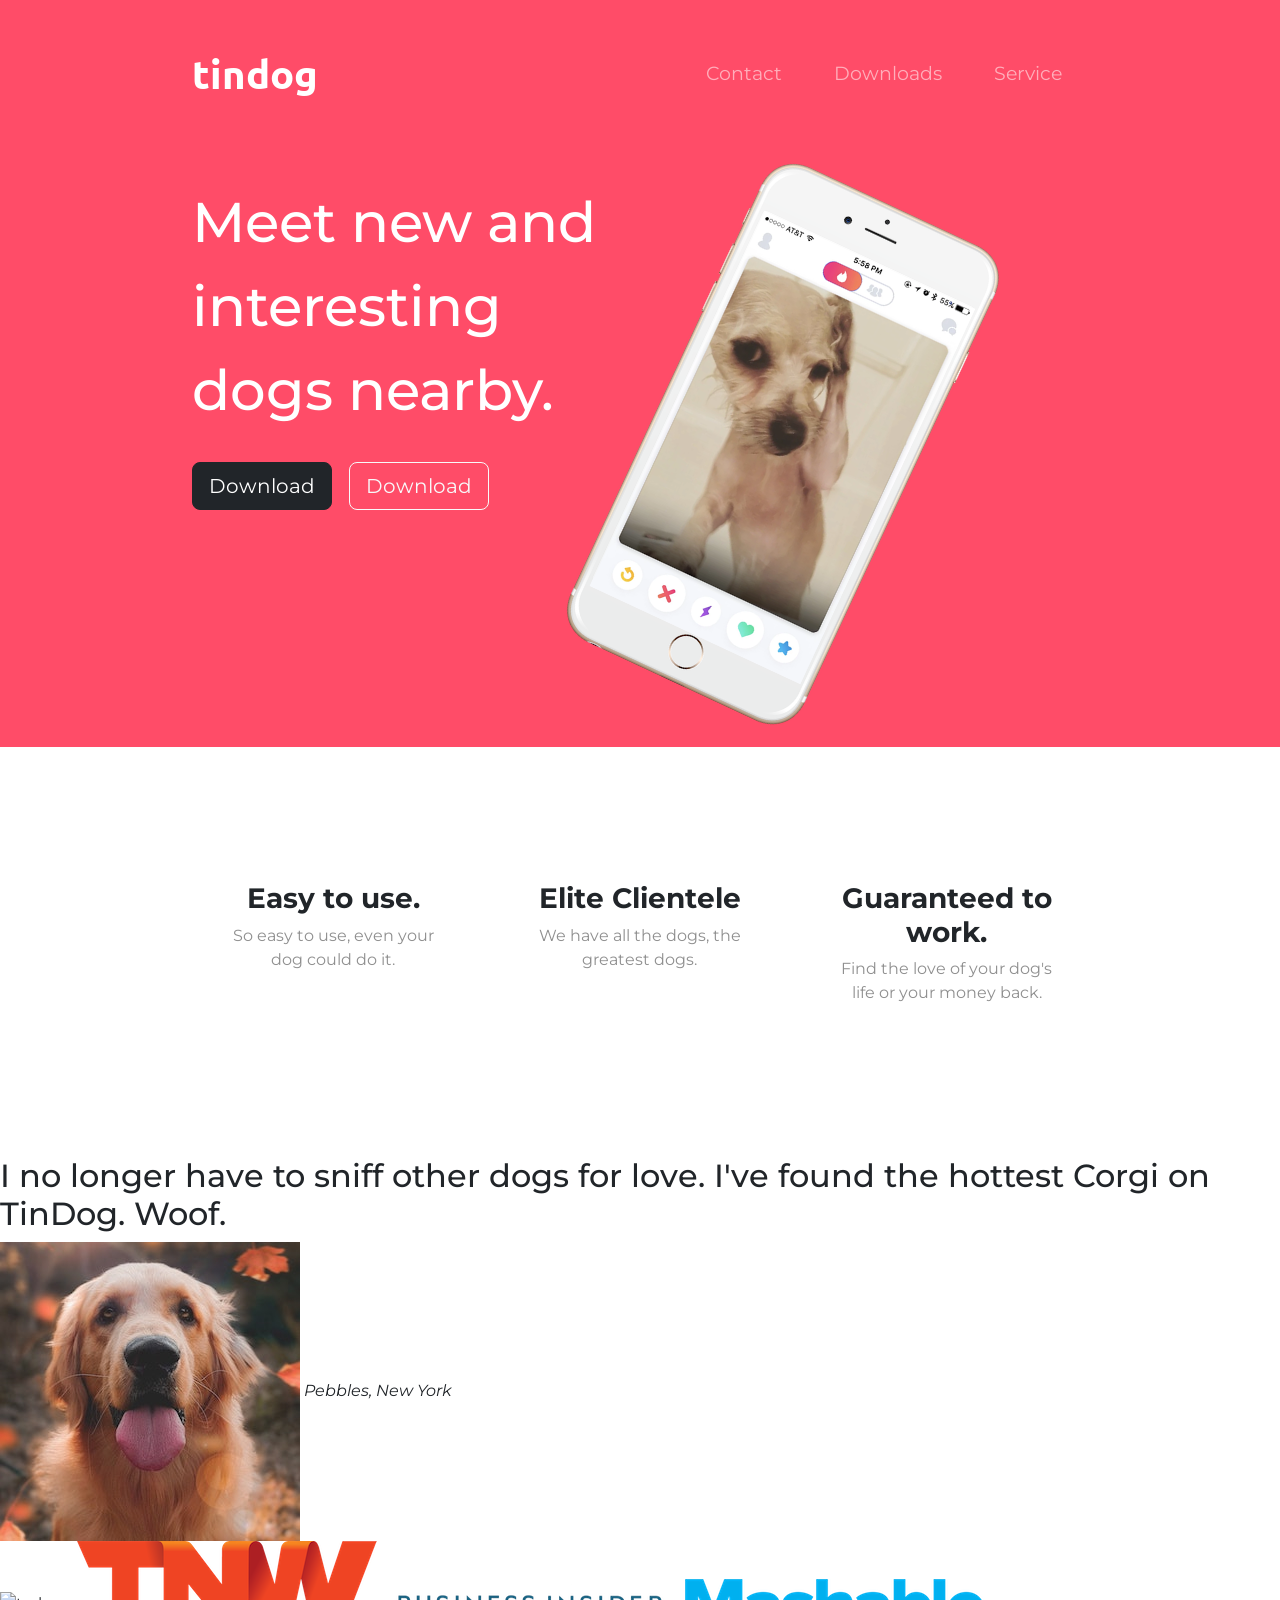
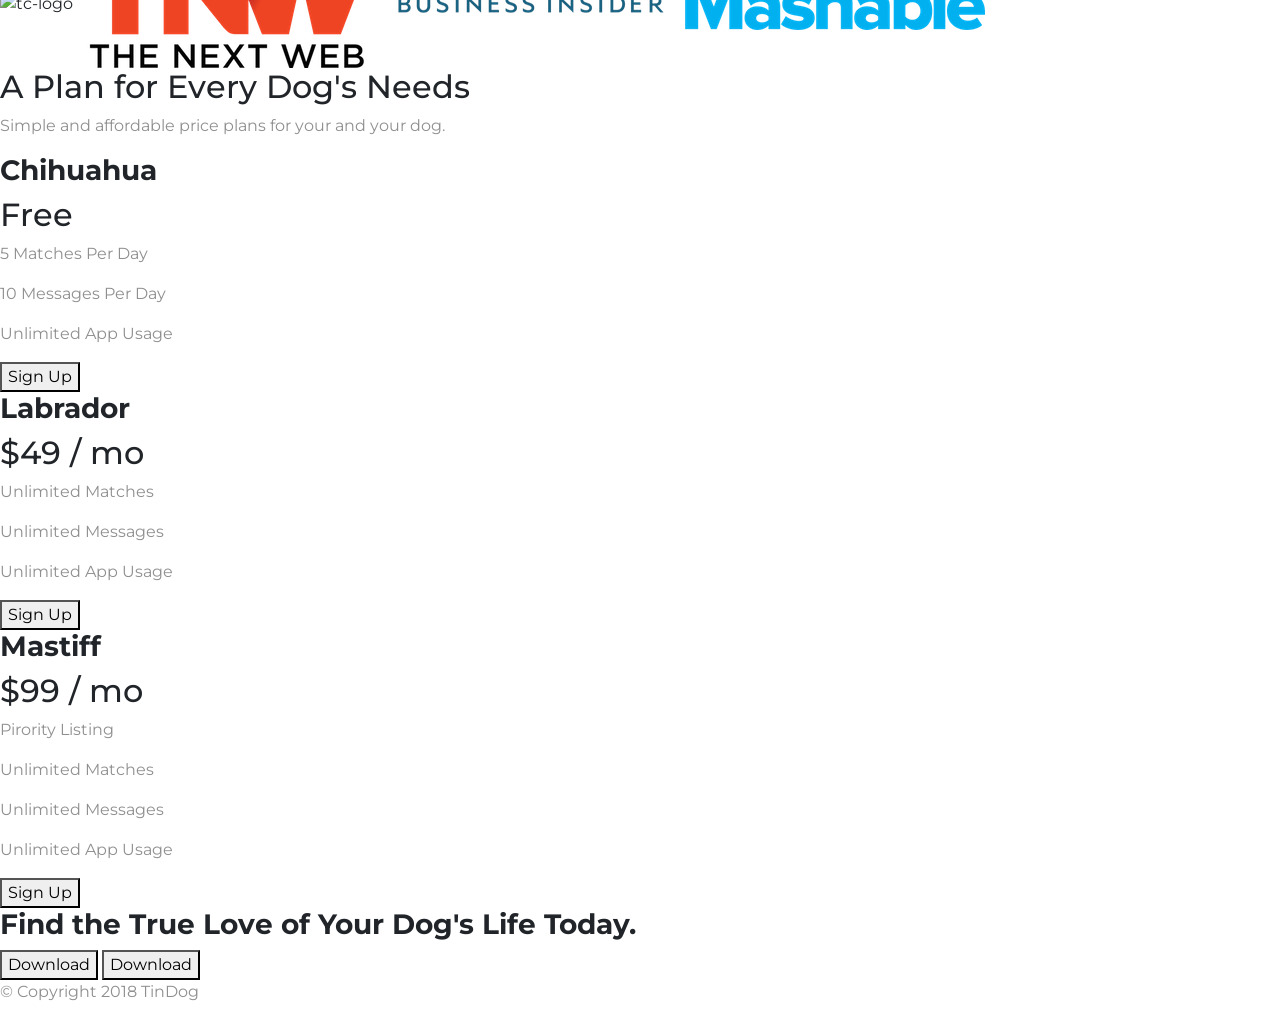
==== TinDog-Start-master/index.html @ c6f82151 "21-07-21at1:36" ====
<!DOCTYPE html>
<html>

<head>
  <meta charset="utf-8">
  <title>TinDog</title>

  <link rel="preconnect" href="https://fonts.googleapis.com">
  <link rel="preconnect" href="https://fonts.gstatic.com" crossorigin>
  <link href="https://fonts.googleapis.com/css2?family=Montserrat:wght@700&family=Ubuntu:wght@300&display=swap"
    rel="stylesheet">
  <link href="https://cdn.jsdelivr.net/npm/bootstrap@5.0.2/dist/css/bootstrap.min.css" rel="stylesheet"
    integrity="sha384-EVSTQN3/azprG1Anm3QDgpJLIm9Nao0Yz1ztcQTwFspd3yD65VohhpuuCOmLASjC" crossorigin="anonymous">
  <script src="https://kit.fontawesome.com/63eb2ac7dd.js" crossorigin="anonymous"></script>
  <script src="https://cdn.jsdelivr.net/npm/bootstrap@5.0.2/dist/js/bootstrap.bundle.min.js"
    integrity="sha384-MrcW6ZMFYlzcLA8Nl+NtUVF0sA7MsXsP1UyJoMp4YLEuNSfAP+JcXn/tWtIaxVXM"
    crossorigin="anonymous"></script>
  <link rel="stylesheet" href="css/styles.css">
</head>

<body>

  <section id="title">
    <div class="container-fluid">

      <!-- Nav Bar-->
      <nav class="navbar navbar-expand-lg navbar-dark bg">
        <a class="navbar-brand" href="">tindog</a>
        <button class="navbar-toggler" type="button" data-bs-toggle="collapse" data-bs-target="#navbarTogglerDemo01"
          aria-controls="navbarTogglerDemo01" aria-expanded="false" aria-label="Toggle navigation">
          <span class="navbar-toggler-icon"></span>
        </button>
        <div class="collapse navbar-collapse" id="navbarTogglerDemo01">

          <ul class="navbar-nav ms-auto">
            <li class="nav-item">
              <a class="nav-link" href="">Contact</a>
            </li>
            <li class="nav-item">
              <a class="nav-link" href="">Downloads</a>
            </li>
            <li class="nav-item">
              <a class="nav-link" href="">Service</a>
            </li>
          </ul>
        </div>
      </nav>




      <!-- Title -->
      <div class="row">
        <div class="col-lg-6">
          <h1>Meet new and interesting dogs nearby.</h1>
          <button type="button" class="btn btn-dark btn-lg download-btn"><i class="fab fa-apple"></i> Download</button>
          <button type="button" class="btn btn-outline-light btn-lg"><i class="fab fa-google-play"></i>
            Download</button>
        </div>
        <div class="col-lg-6">
          <img class="title-img" src="images/iphone6.png" alt="iphone-mockup">
        </div>
      </div>

  </section>
  </div>

  <!-- Features -->

  <section id="features">
    <div class="row">
      <div class="feature-box col-lg-4">
        <i class="fas fa-check fa-4x"></i>
        <h3>Easy to use.</h3>
        <p>So easy to use, even your dog could do it.</p>
      </div>
      <div class="feature-box col-lg-4">
        <i class="fas fa-heart fa-4x"></i>
        <h3>Elite Clientele</h3>
        <p>We have all the dogs, the greatest dogs.</p>
      </div>
      <div class="feature-box col-lg-4">
        <i class="fas fa-bullseye fa-4x"></i>
        <h3>Guaranteed to work.</h3>
        <p>Find the love of your dog's life or your money back.</p>
      </div>
    </div>


  </section>


  <!-- Testimonials -->

  <section id="testimonials">

    <h2>I no longer have to sniff other dogs for love. I've found the hottest Corgi on TinDog. Woof.</h2>
    <img src="images/dog-img.jpg" alt="dog-profile">
    <em>Pebbles, New York</em>

    <!-- <h2 class="testimonial-text">My dog used to be so lonely, but with TinDog's help, they've found the love of their life. I think.</h2>
    <img class="testimonial-image" src="images/lady-img.jpg" alt="lady-profile">
    <em>Beverly, Illinois</em> -->

  </section>


  <!-- Press -->

  <section id="press">
    <img src="images/techcrunch.png" alt="tc-logo">
    <img src="images/tnw.png" alt="tnw-logo">
    <img src="images/bizinsider.png" alt="biz-insider-logo">
    <img src="images/mashable.png" alt="mashable-logo">

  </section>


  <!-- Pricing -->

  <section id="pricing">

    <h2>A Plan for Every Dog's Needs</h2>
    <p>Simple and affordable price plans for your and your dog.</p>


    <h3>Chihuahua</h3>
    <h2>Free</h2>
    <p>5 Matches Per Day</p>
    <p>10 Messages Per Day</p>
    <p>Unlimited App Usage</p>
    <button type="button">Sign Up</button>


    <h3>Labrador</h3>
    <h2>$49 / mo</h2>
    <p>Unlimited Matches</p>
    <p>Unlimited Messages</p>
    <p>Unlimited App Usage</p>
    <button type="button">Sign Up</button>


    <h3>Mastiff</h3>
    <h2>$99 / mo</h2>
    <p>Pirority Listing</p>
    <p>Unlimited Matches</p>
    <p>Unlimited Messages</p>
    <p>Unlimited App Usage</p>
    <button type="button">Sign Up</button>

  </section>


  <!-- Call to Action -->

  <section id="cta">

    <h3>Find the True Love of Your Dog's Life Today.</h3>
    <button type="button">Download</button>
    <button type="button">Download</button>

  </section>


  <!-- Footer -->

  <footer id="footer">

    <p>© Copyright 2018 TinDog</p>

  </footer>


</body>

</html>
---- TinDog-Start-master/css/styles.css ----
#title{
    background-color: #ff4c68;
    color: white;
}
body{
    font-family: 'Montserrat';
}
.container-fluid{
    padding: 3% 15%;
}

h1{font-family: 'Montserrat', sans-serif;
    line-height: 1.5;
    font-size: 3.5rem;
}
h3{
    font-family: 'Montserrat';
    font-weight:bold;
}
p{
    color:#8f8f8f ;
}

.bg{
    background-color: #ff4c68;
}

/*navbar*/
.navbar{
    padding:0 0 4.5rem;
}
.navbar-brand{
    font-family: "Ubuntu";
    font-size: 2.5rem;
    font-weight: bold;
}

.nav-item{
    padding: 0 18px;
}

.nav-link{
    font-size: 1.2rem;
    font-family: 'Montserrat';

}
.download-btn{
    margin:5% 3% 5% 0 ;
}

.title-img{
    width: 60%;
    transform: rotate(25deg);
}

#features{
    padding: 7% 15%;
}
.feature-box{
    text-align:center;
    padding: 5%;
}
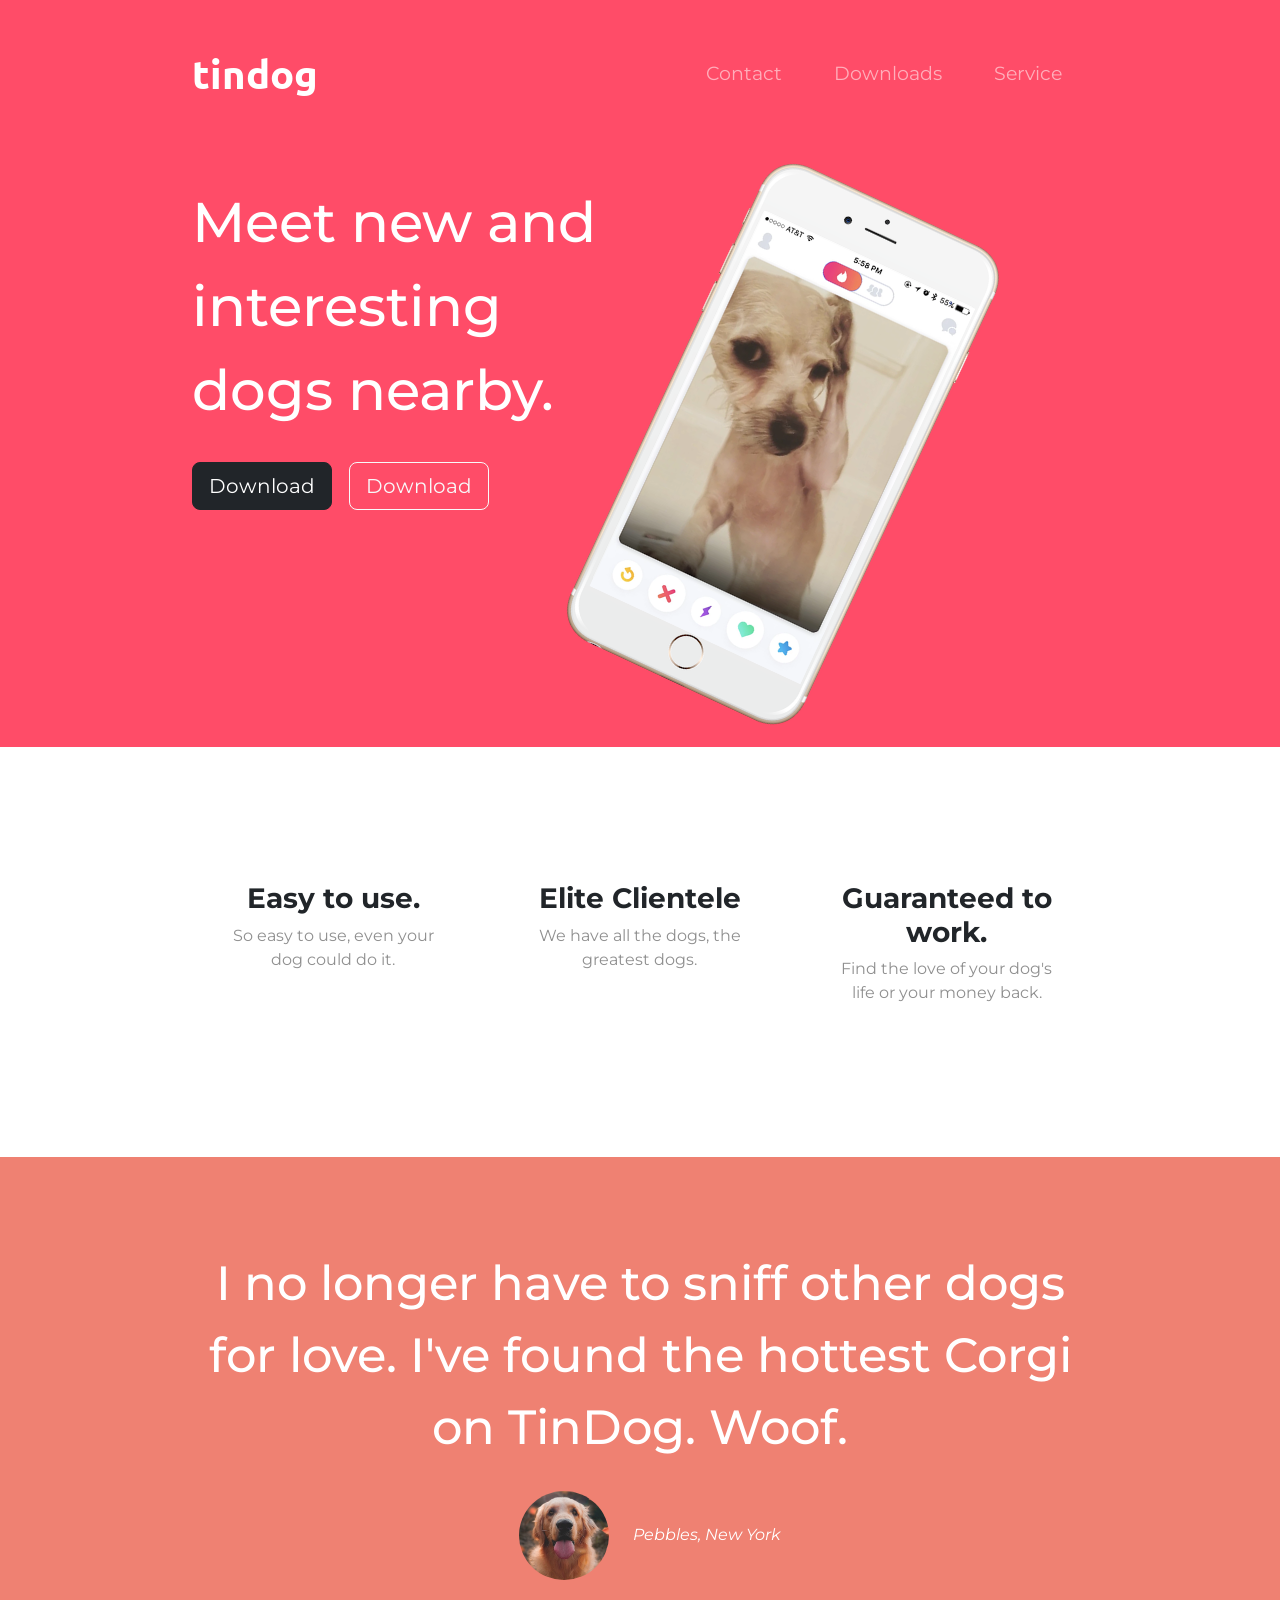
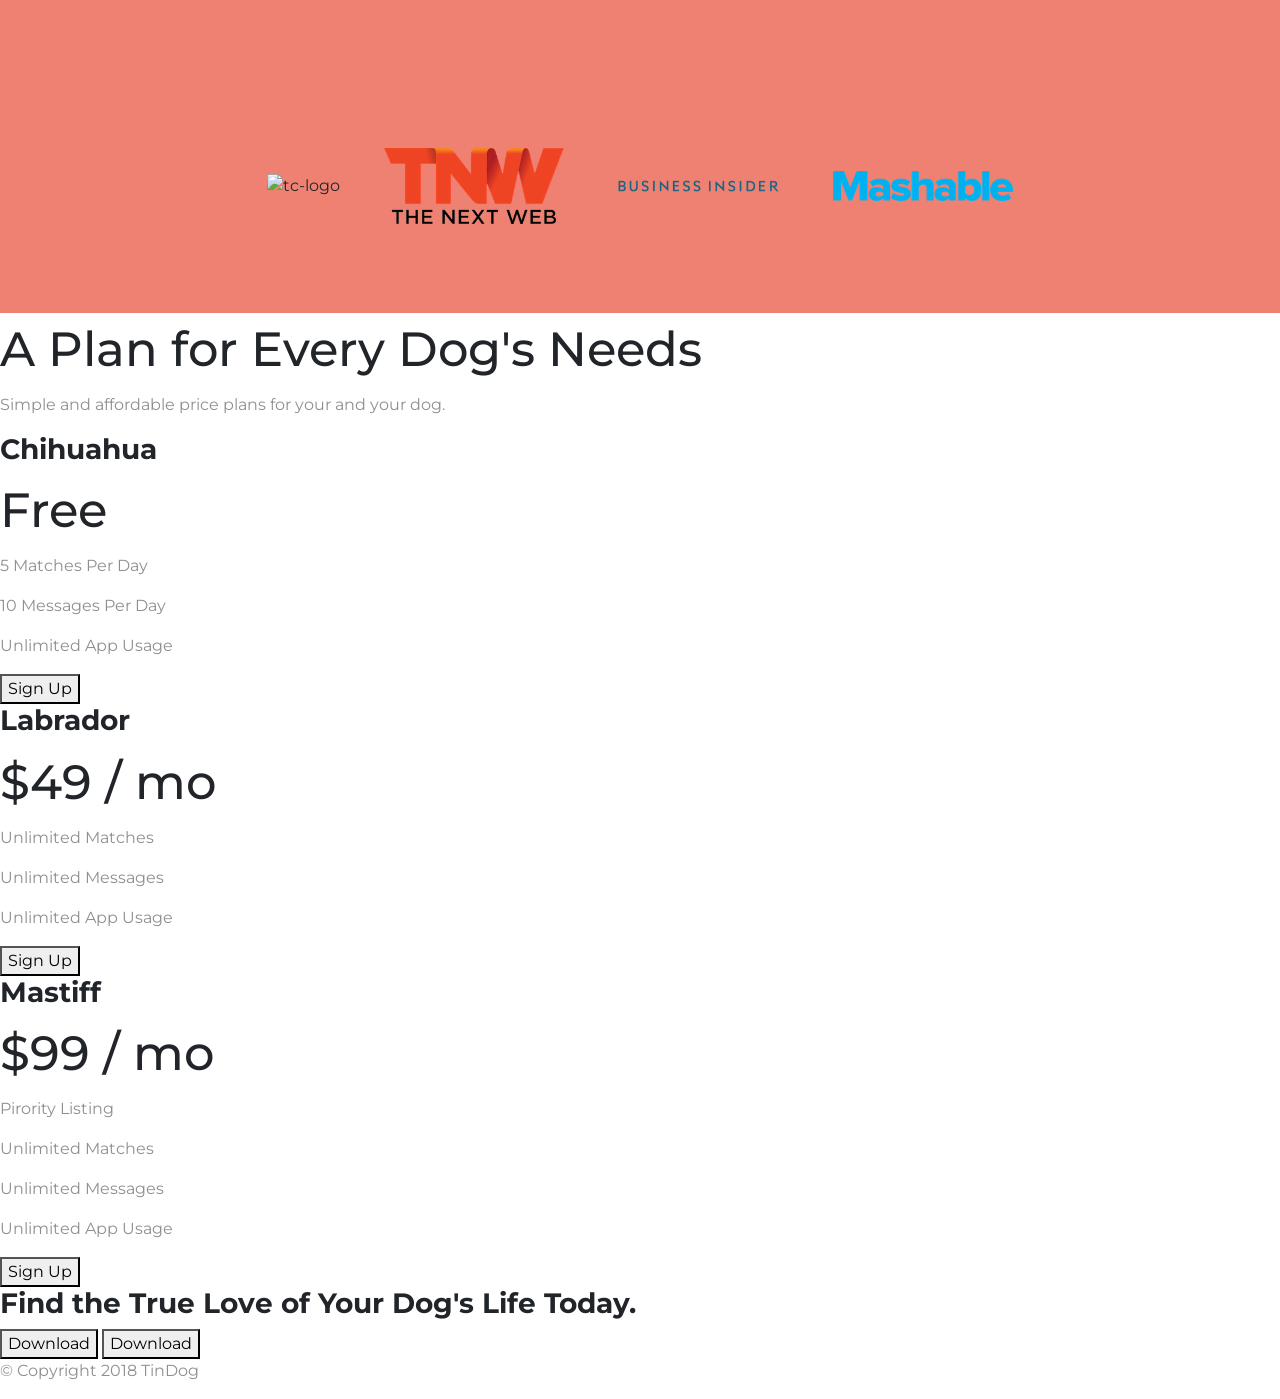
==== commit 3c1ddb2b: "21-07-21//2:16" ====
--- a/TinDog-Start-master/index.html
+++ b/TinDog-Start-master/index.html
@@ -70,17 +70,17 @@
   <section id="features">
     <div class="row">
       <div class="feature-box col-lg-4">
-        <i class="fas fa-check fa-4x"></i>
+        <i class="icon fas fa-check fa-4x"></i>
         <h3>Easy to use.</h3>
         <p>So easy to use, even your dog could do it.</p>
       </div>
       <div class="feature-box col-lg-4">
-        <i class="fas fa-heart fa-4x"></i>
+        <i class="icon fas fa-heart fa-4x"></i>
         <h3>Elite Clientele</h3>
         <p>We have all the dogs, the greatest dogs.</p>
       </div>
       <div class="feature-box col-lg-4">
-        <i class="fas fa-bullseye fa-4x"></i>
+        <i class="icon fas fa-bullseye fa-4x"></i>
         <h3>Guaranteed to work.</h3>
         <p>Find the love of your dog's life or your money back.</p>
       </div>
@@ -95,7 +95,7 @@
   <section id="testimonials">
 
     <h2>I no longer have to sniff other dogs for love. I've found the hottest Corgi on TinDog. Woof.</h2>
-    <img src="images/dog-img.jpg" alt="dog-profile">
+    <img class="testimonials-image" src="images/dog-img.jpg" alt="dog-profile">
     <em>Pebbles, New York</em>
 
     <!-- <h2 class="testimonial-text">My dog used to be so lonely, but with TinDog's help, they've found the love of their life. I think.</h2>
@@ -108,10 +108,10 @@
   <!-- Press -->
 
   <section id="press">
-    <img src="images/techcrunch.png" alt="tc-logo">
-    <img src="images/tnw.png" alt="tnw-logo">
-    <img src="images/bizinsider.png" alt="biz-insider-logo">
-    <img src="images/mashable.png" alt="mashable-logo">
+    <img class="press-logo" src="images/techcrunch.png" alt="tc-logo">
+    <img class="press-logo" src="images/tnw.png" alt="tnw-logo">
+    <img class="press-logo" src="images/bizinsider.png" alt="biz-insider-logo">
+    <img class="press-logo" src="images/mashable.png" alt="mashable-logo">
 
   </section>
 
--- a/TinDog-Start-master/css/styles.css
+++ b/TinDog-Start-master/css/styles.css
@@ -12,6 +12,12 @@
 h1{font-family: 'Montserrat', sans-serif;
     line-height: 1.5;
     font-size: 3.5rem;
+}
+h2{font-family: 'Montserrat';
+    font-size: 3rem;
+line-height: 1.5;
+
+
 }
 h3{
     font-family: 'Montserrat';
@@ -59,4 +65,39 @@
 .feature-box{
     text-align:center;
     padding: 5%;
+}
+
+.icon{
+   color:  #ef8172;
+   margin-bottom:1rem;
+}
+
+.icon:hover{
+    color: #ff4c68;
+}
+
+/*testimonials*/
+
+#testimonials{
+padding: 7% 15%;
+text-align: center;
+background-color: #ef8172;
+color: #fff;
+}
+
+.testimonials-image{
+    width: 10%;
+    border-radius: 100%;
+    margin: 20px;
+}
+
+#press{
+    background-color: #ef8172;
+    text-align: center;
+    padding: 3%;
+}
+
+.press-logo{
+    width: 15%;
+    margin: 20px 20px 50px;
 }
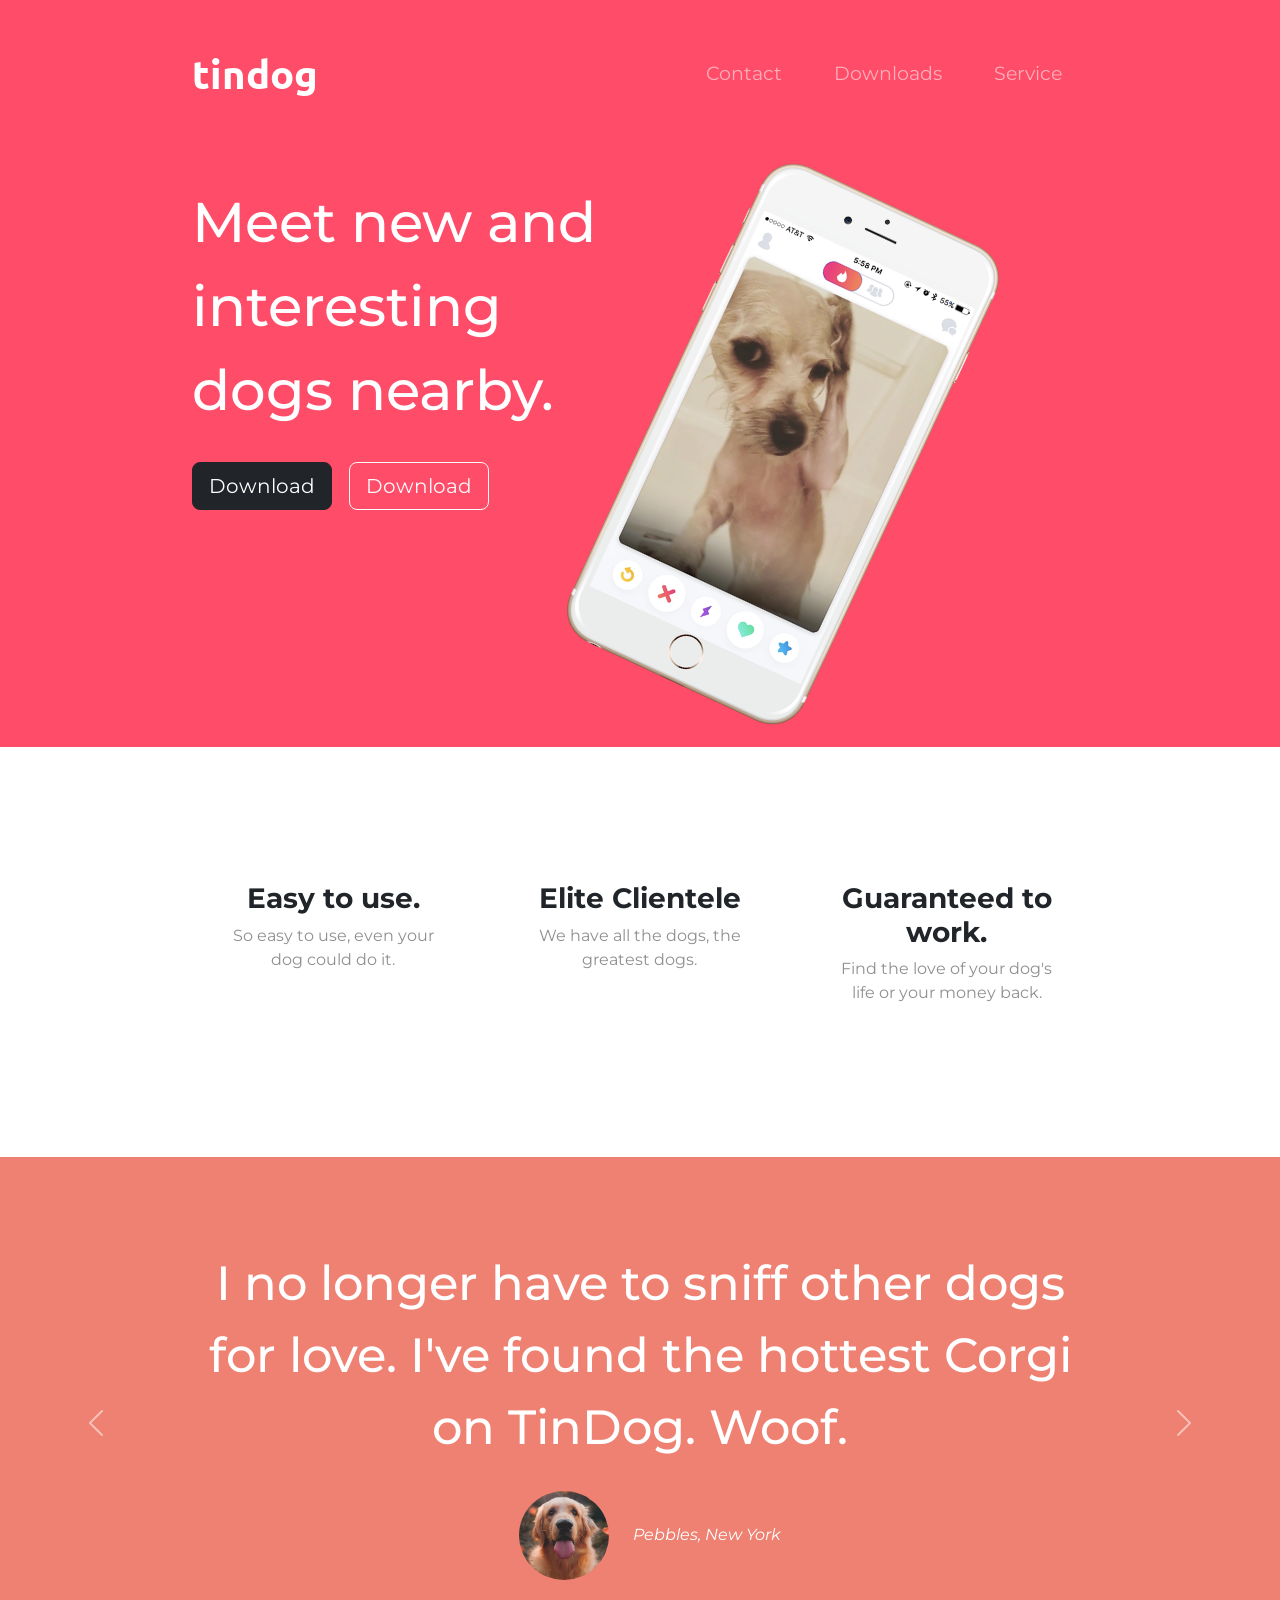
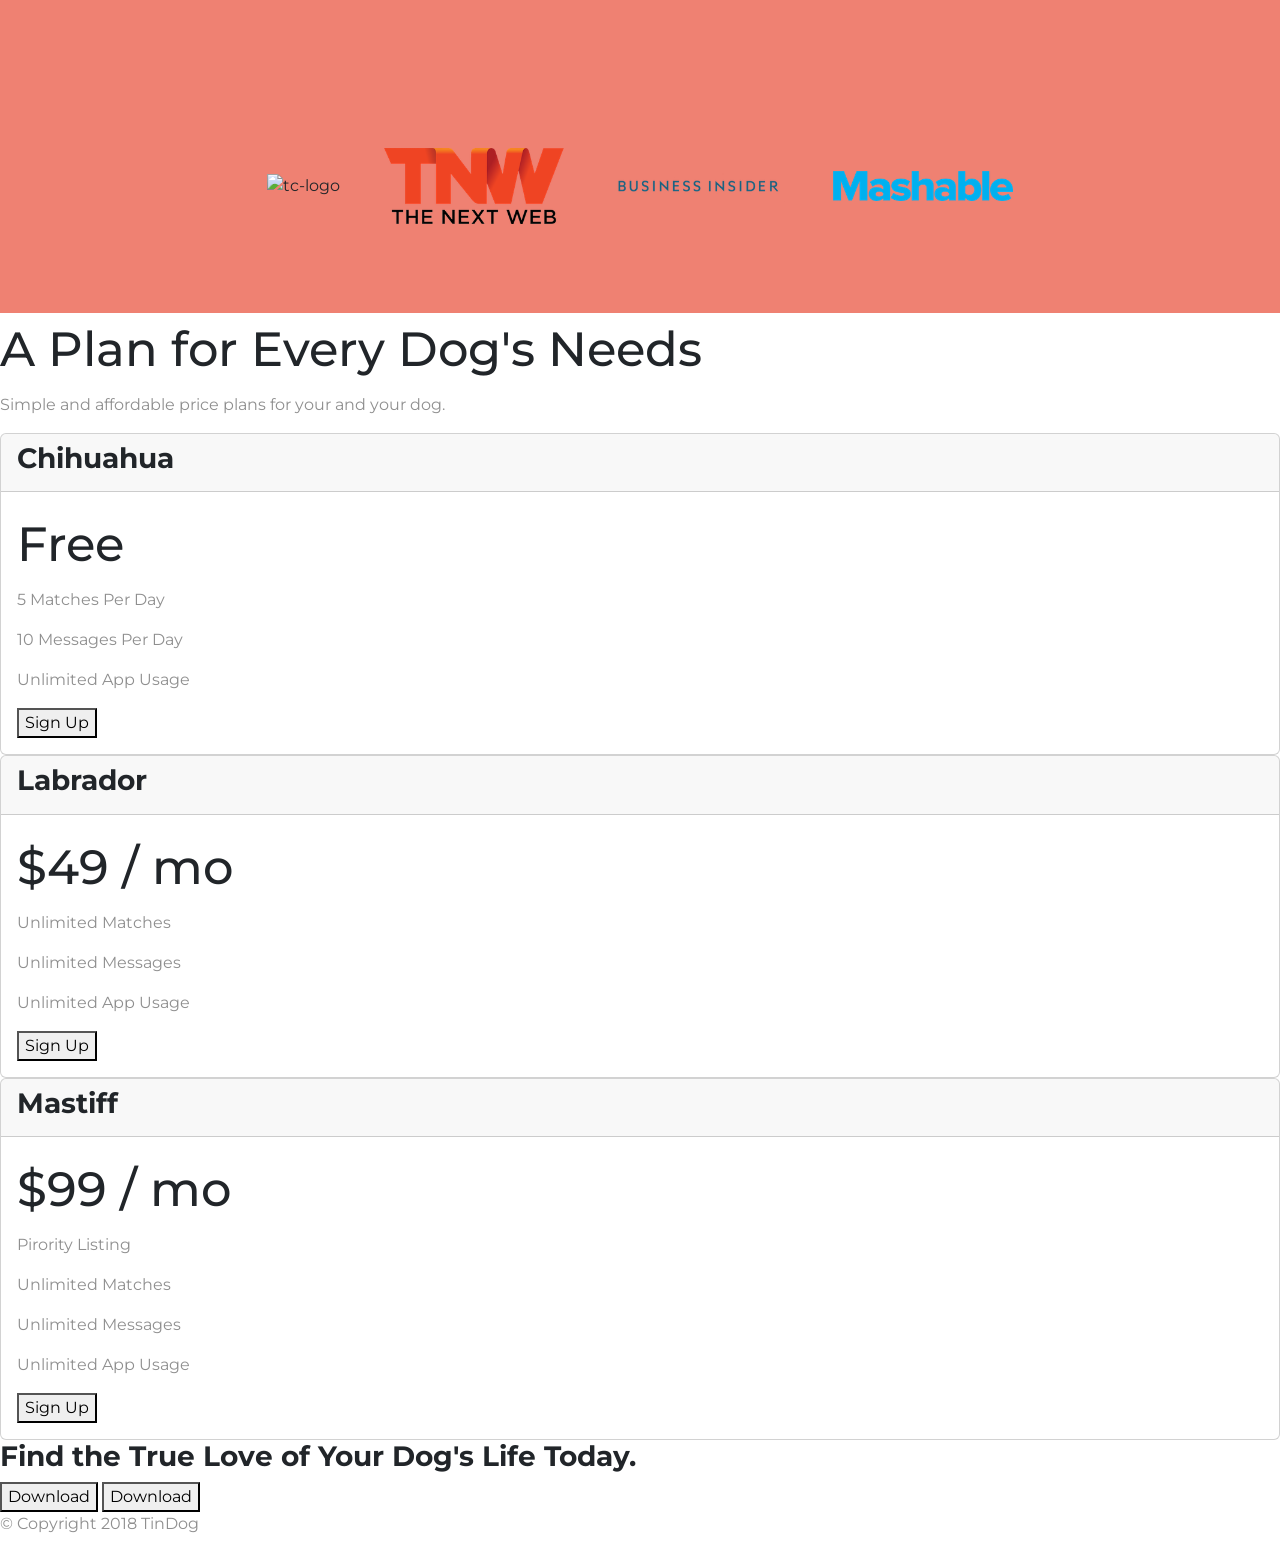
==== commit 730cad23: "22-07-21//12:53" ====
--- a/TinDog-Start-master/index.html
+++ b/TinDog-Start-master/index.html
@@ -94,14 +94,33 @@
 
   <section id="testimonials">
 
-    <h2>I no longer have to sniff other dogs for love. I've found the hottest Corgi on TinDog. Woof.</h2>
-    <img class="testimonials-image" src="images/dog-img.jpg" alt="dog-profile">
-    <em>Pebbles, New York</em>
-
-    <!-- <h2 class="testimonial-text">My dog used to be so lonely, but with TinDog's help, they've found the love of their life. I think.</h2>
-    <img class="testimonial-image" src="images/lady-img.jpg" alt="lady-profile">
-    <em>Beverly, Illinois</em> -->
-
+    <div id="carouselExampleControls" class="carousel slide" data-bs-ride="false">
+      <div class="carousel-inner">
+        <div class="carousel-item active">
+          <h2>I no longer have to sniff other dogs for love. I've found the hottest Corgi on TinDog. Woof.</h2>
+          <img class="testimonials-image" src="images/dog-img.jpg" alt="dog-profile">
+          <em>Pebbles, New York</em>
+        </div>
+        <div class="carousel-item">
+          <h2 class="testimonial-text">My dog used to be so lonely, but with TinDog's help, they've found the love of
+            their life. I think.</h2>
+          <img class="testimonials-image" src="images/lady-img.jpg" alt="lady-profile">
+          <em>Beverly, Illinois</em>
+
+        </div>
+
+      </div>
+      <button class="carousel-control-prev" type="button" data-bs-target="#carouselExampleControls"
+        data-bs-slide="prev">
+        <span class="carousel-control-prev-icon"></span>
+
+      </button>
+      <button class="carousel-control-next" type="button" data-bs-target="#carouselExampleControls"
+        data-bs-slide="next">
+        <span class="carousel-control-next-icon"></span>
+
+      </button>
+    </div>
   </section>
 
 
@@ -123,31 +142,49 @@
     <h2>A Plan for Every Dog's Needs</h2>
     <p>Simple and affordable price plans for your and your dog.</p>
 
-
-    <h3>Chihuahua</h3>
-    <h2>Free</h2>
-    <p>5 Matches Per Day</p>
-    <p>10 Messages Per Day</p>
-    <p>Unlimited App Usage</p>
-    <button type="button">Sign Up</button>
-
-
-    <h3>Labrador</h3>
-    <h2>$49 / mo</h2>
-    <p>Unlimited Matches</p>
-    <p>Unlimited Messages</p>
-    <p>Unlimited App Usage</p>
-    <button type="button">Sign Up</button>
-
-
-    <h3>Mastiff</h3>
-    <h2>$99 / mo</h2>
-    <p>Pirority Listing</p>
-    <p>Unlimited Matches</p>
-    <p>Unlimited Messages</p>
-    <p>Unlimited App Usage</p>
-    <button type="button">Sign Up</button>
-
+    <div class="card-deck">
+
+      <div class="card">
+        <div class="card-header">
+          <h3>Chihuahua</h3>
+        </div>
+        <div class="card-body">
+          <h2>Free</h2>
+          <p>5 Matches Per Day</p>
+          <p>10 Messages Per Day</p>
+          <p>Unlimited App Usage</p>
+          <button type="button">Sign Up</button>
+        </div>
+      </div>
+
+      <div class="card">
+        <div class="card-header">
+          <h3>Labrador</h3>
+        </div>
+        <div class="card-body">
+
+          <h2>$49 / mo</h2>
+          <p>Unlimited Matches</p>
+          <p>Unlimited Messages</p>
+          <p>Unlimited App Usage</p>
+          <button type="button">Sign Up</button>
+        </div>
+      </div>
+
+      <div class="card">
+        <div class="card-header">
+          <h3>Mastiff</h3>
+        </div>
+        <div class="card-body">
+          <h2>$99 / mo</h2>
+          <p>Pirority Listing</p>
+          <p>Unlimited Matches</p>
+          <p>Unlimited Messages</p>
+          <p>Unlimited App Usage</p>
+          <button type="button">Sign Up</button>
+        </div>
+      </div>
+    </div>
   </section>
 
 
--- a/TinDog-Start-master/css/styles.css
+++ b/TinDog-Start-master/css/styles.css
@@ -79,10 +79,15 @@
 /*testimonials*/
 
 #testimonials{
-padding: 7% 15%;
+
 text-align: center;
 background-color: #ef8172;
 color: #fff;
+}
+
+.carousel-item{
+    padding: 7% 15%;
+
 }
 
 .testimonials-image{
@@ -100,4 +105,4 @@
 .press-logo{
     width: 15%;
     margin: 20px 20px 50px;
-}+}
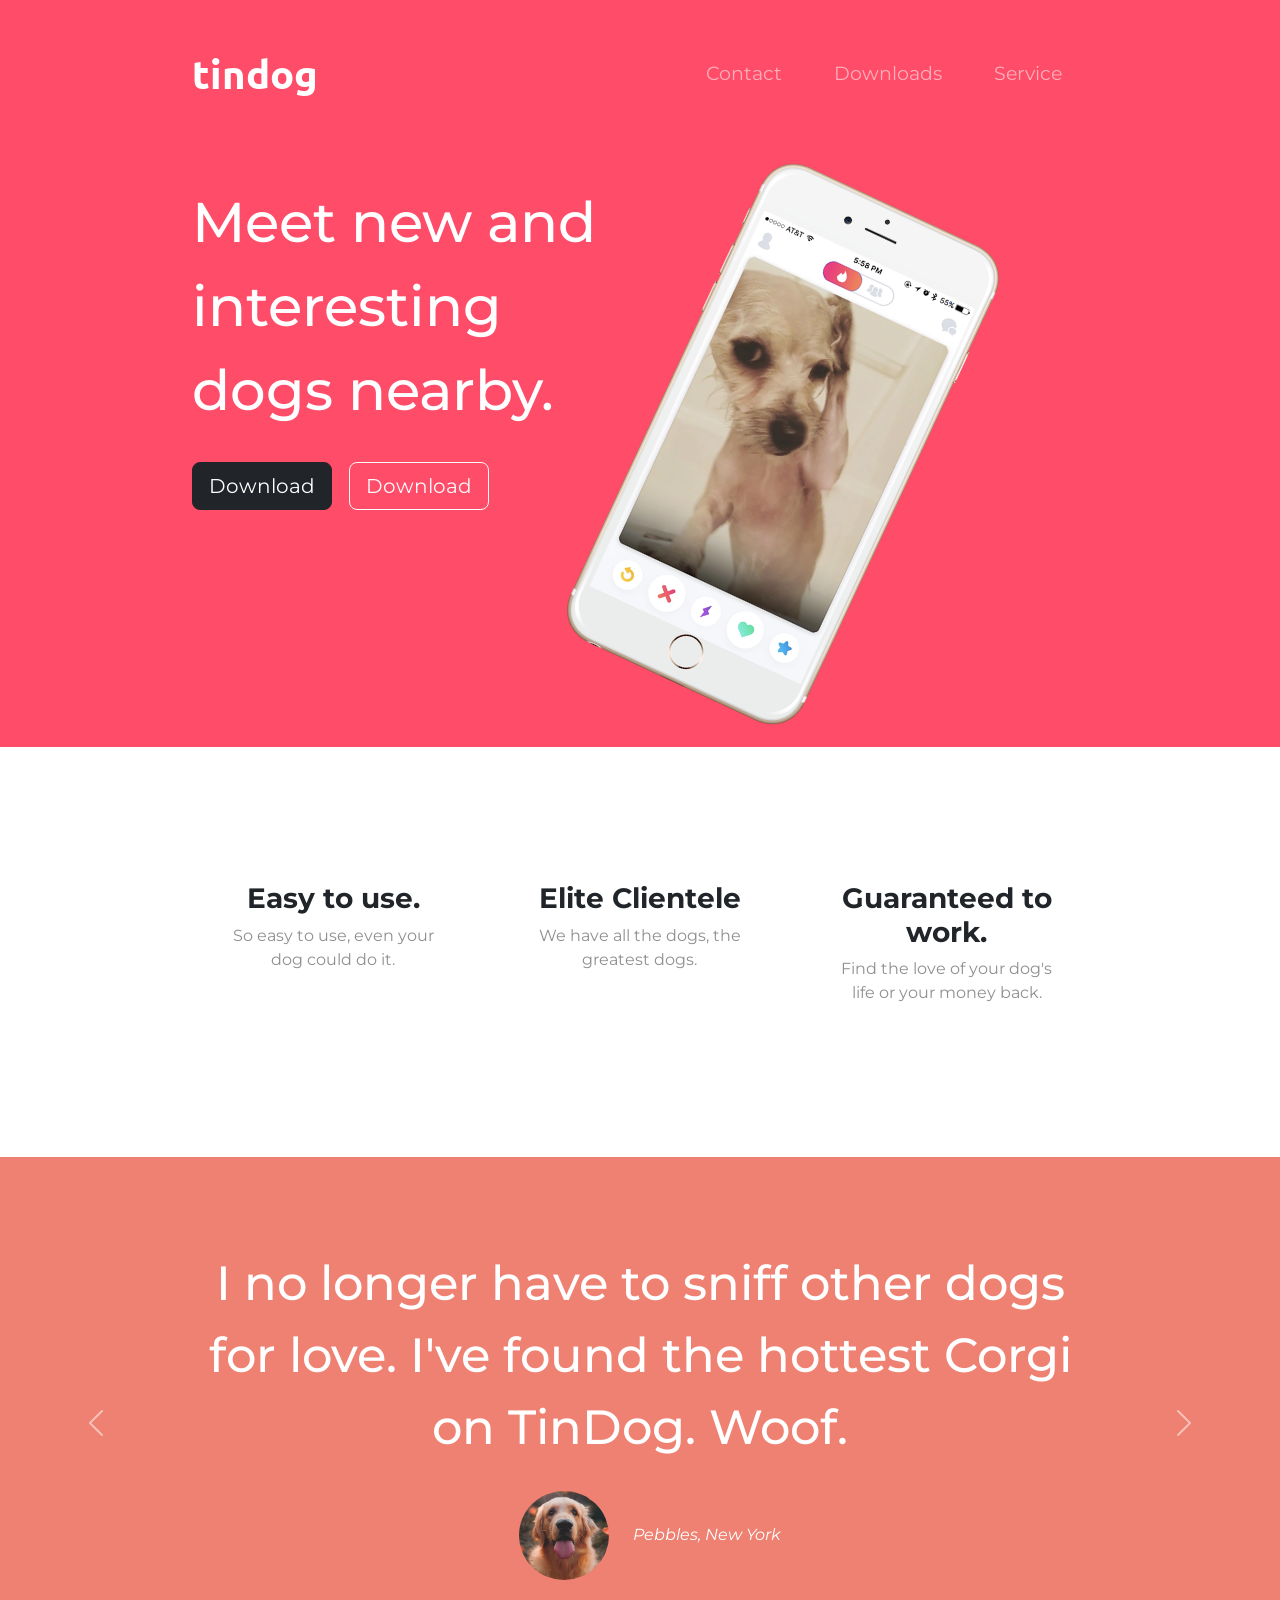
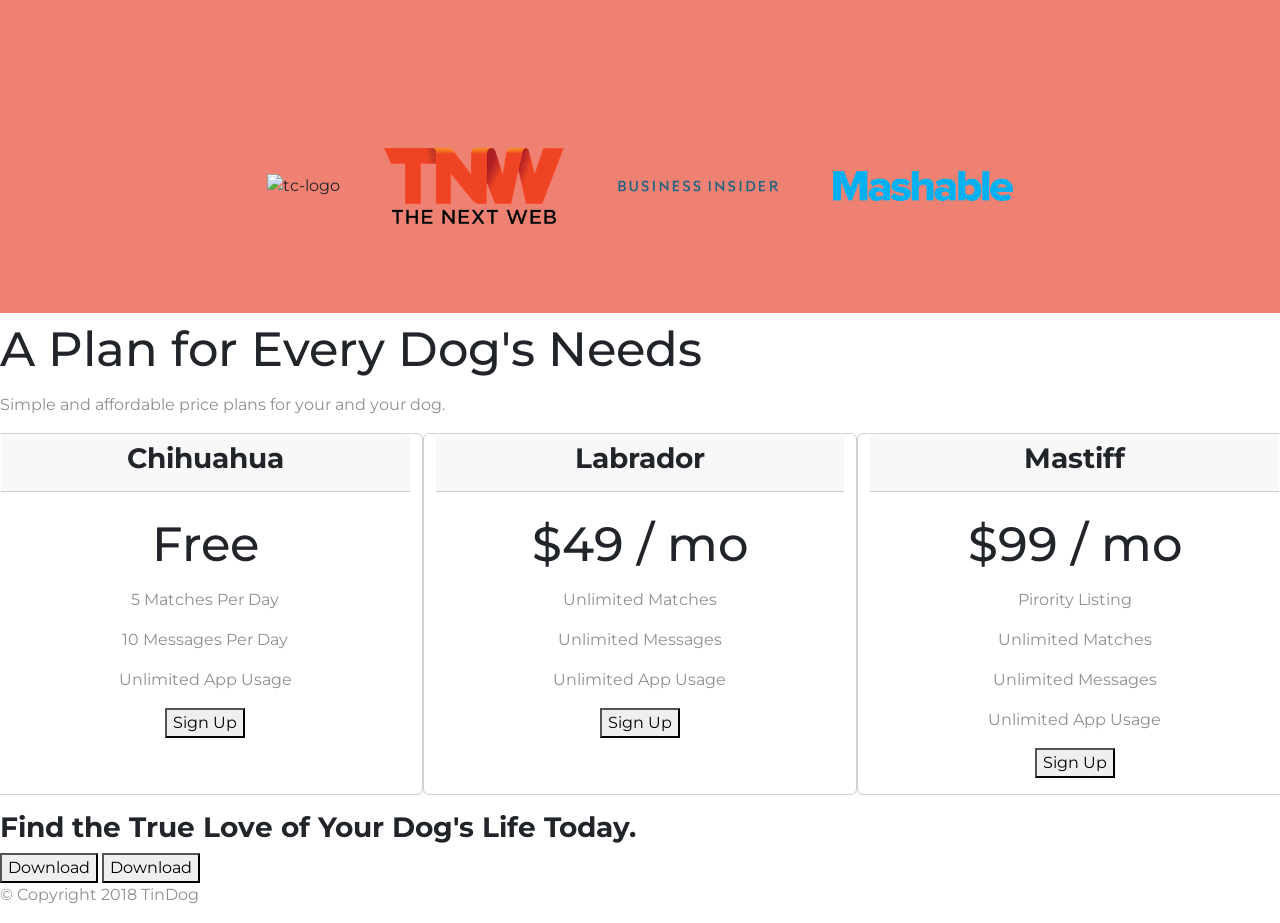
==== commit ef95c02e: "10:30" ====
--- a/TinDog-Start-master/index.html
+++ b/TinDog-Start-master/index.html
@@ -142,7 +142,7 @@
     <h2>A Plan for Every Dog's Needs</h2>
     <p>Simple and affordable price plans for your and your dog.</p>
 
-    <div class="card-deck">
+    <div class="row row-cols-1 row-cols-md-3 mb-3 text-center">
 
       <div class="card">
         <div class="card-header">
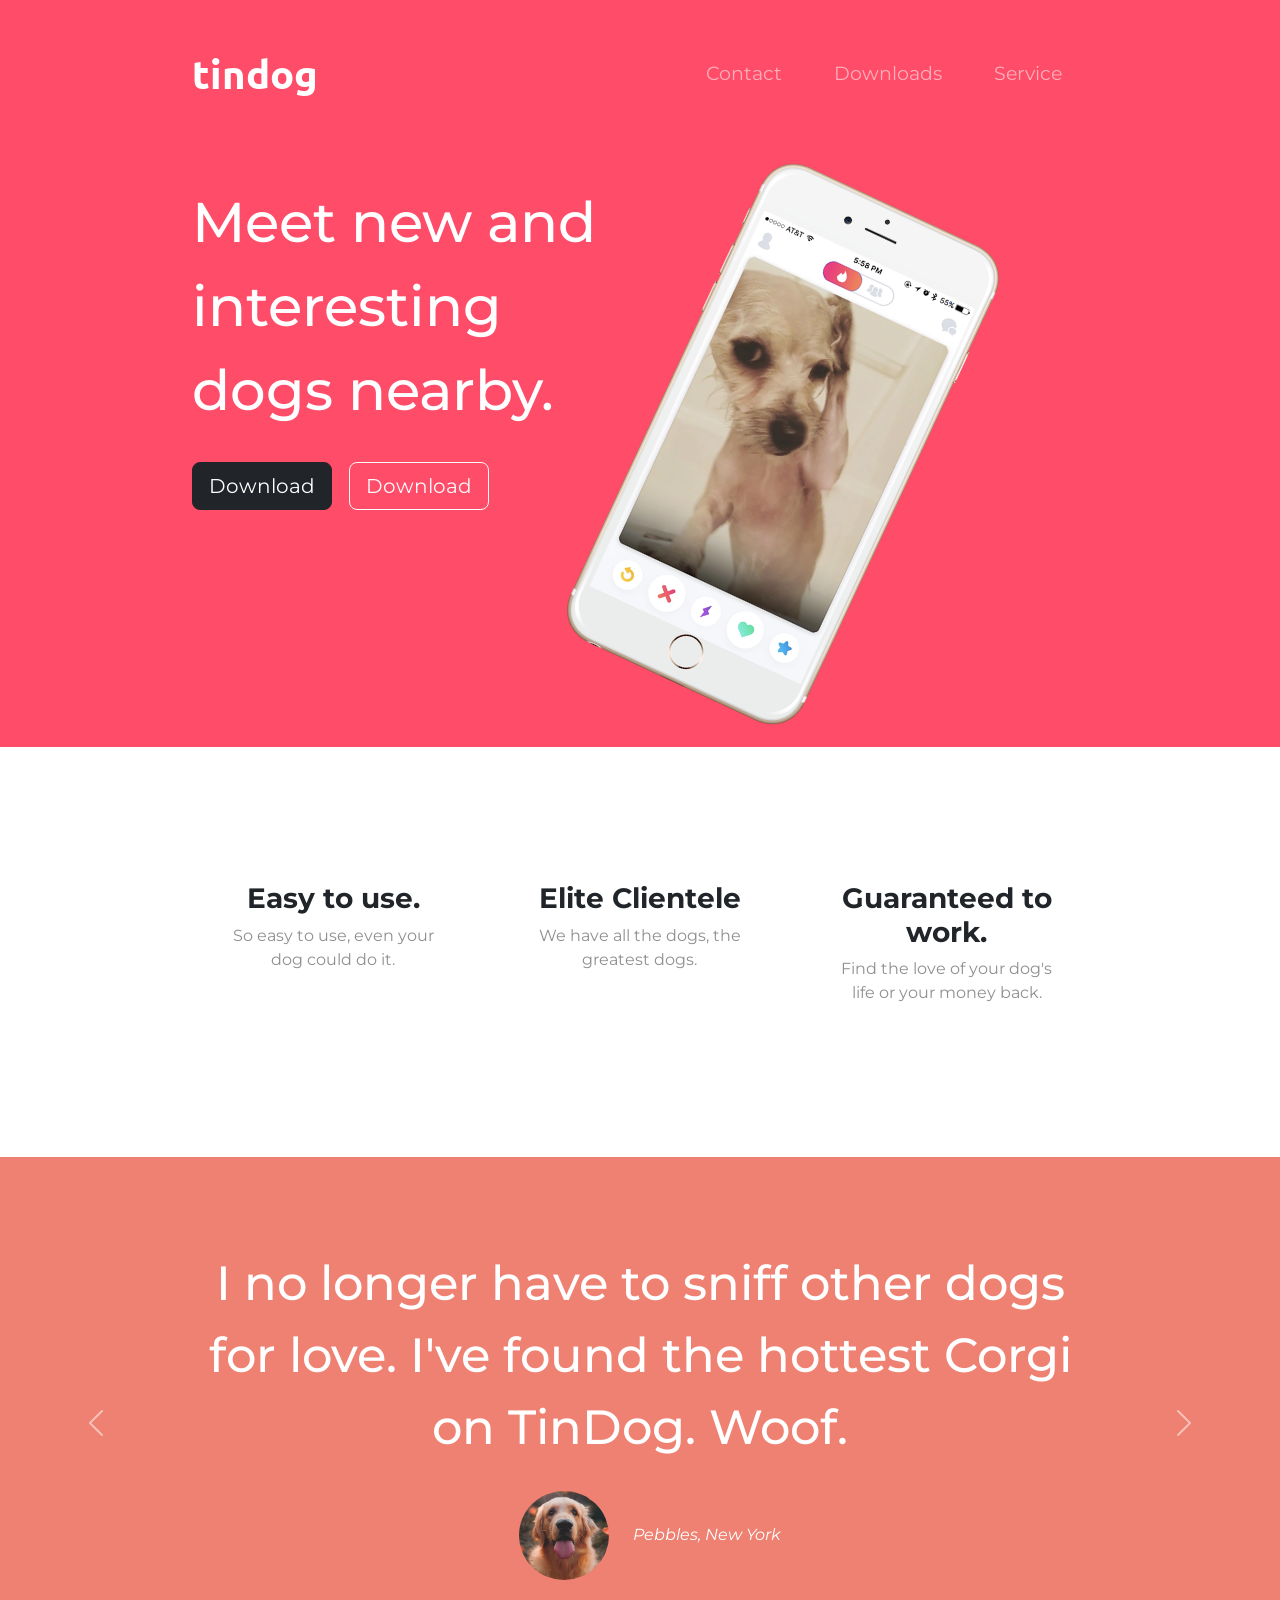
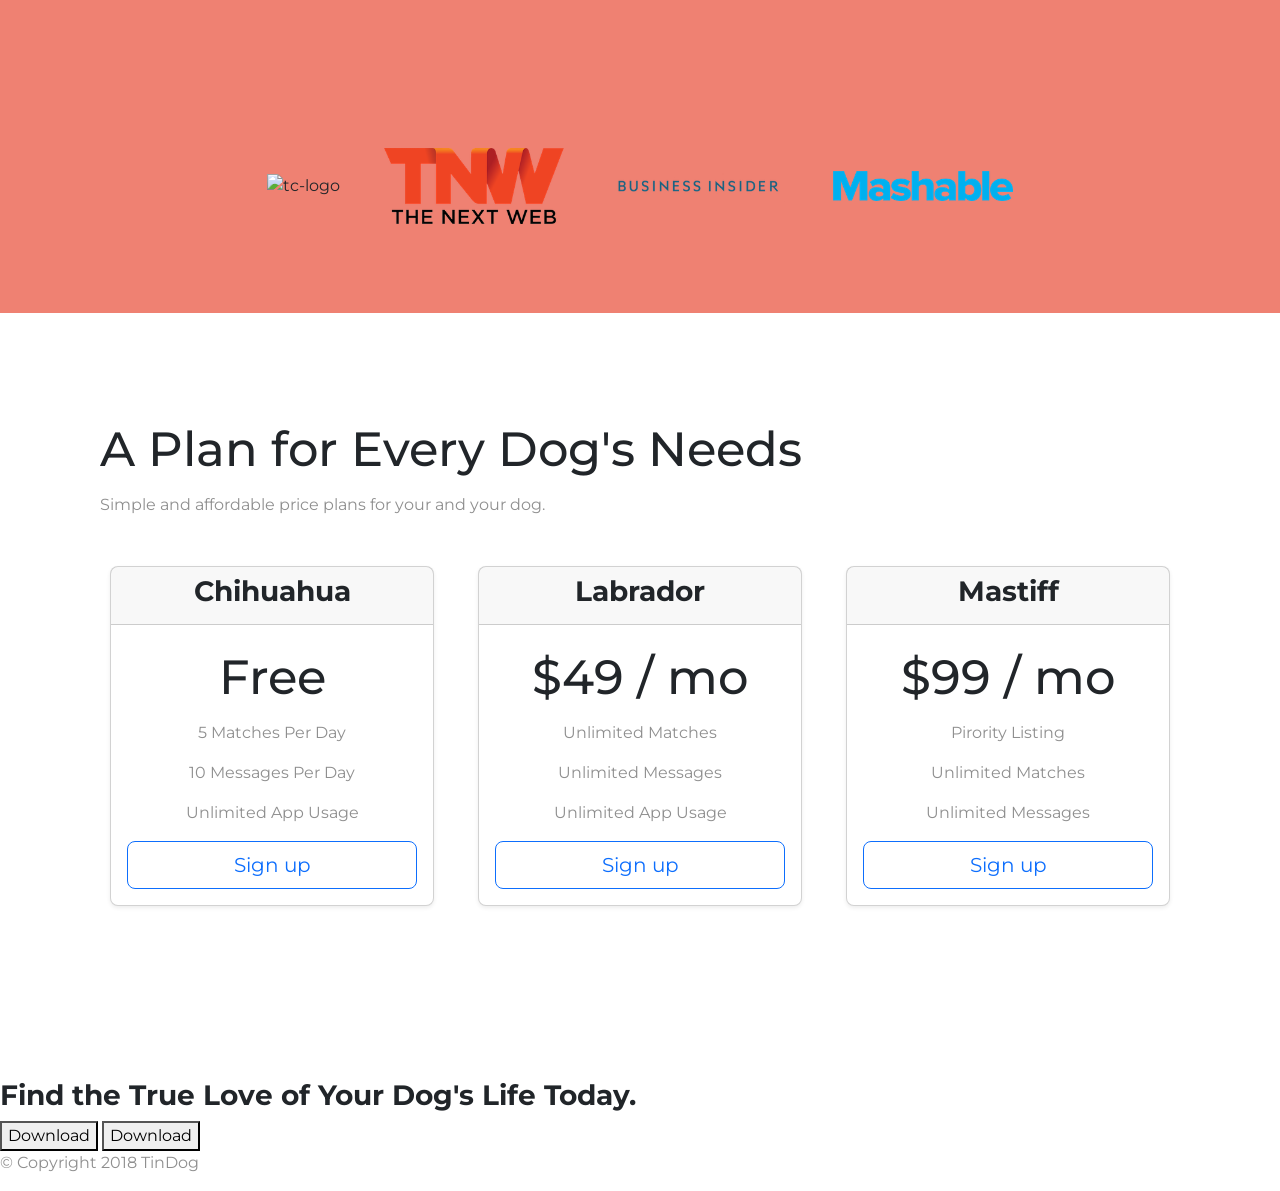
==== commit a7747a71: "10:50" ====
--- a/TinDog-Start-master/index.html
+++ b/TinDog-Start-master/index.html
@@ -144,44 +144,49 @@
 
     <div class="row row-cols-1 row-cols-md-3 mb-3 text-center">
 
-      <div class="card">
-        <div class="card-header">
-          <h3>Chihuahua</h3>
-        </div>
-        <div class="card-body">
-          <h2>Free</h2>
-          <p>5 Matches Per Day</p>
-          <p>10 Messages Per Day</p>
-          <p>Unlimited App Usage</p>
-          <button type="button">Sign Up</button>
-        </div>
-      </div>
-
-      <div class="card">
-        <div class="card-header">
-          <h3>Labrador</h3>
-        </div>
-        <div class="card-body">
-
-          <h2>$49 / mo</h2>
-          <p>Unlimited Matches</p>
-          <p>Unlimited Messages</p>
-          <p>Unlimited App Usage</p>
-          <button type="button">Sign Up</button>
-        </div>
-      </div>
-
-      <div class="card">
-        <div class="card-header">
-          <h3>Mastiff</h3>
-        </div>
-        <div class="card-body">
-          <h2>$99 / mo</h2>
-          <p>Pirority Listing</p>
-          <p>Unlimited Matches</p>
-          <p>Unlimited Messages</p>
-          <p>Unlimited App Usage</p>
-          <button type="button">Sign Up</button>
+      <div class="col pricing-col">
+        <div class=" card mb-4 rounded-3 shadow-sm">
+          <div class="card-header">
+            <h3>Chihuahua</h3>
+          </div>
+          <div class="card-body">
+            <h2>Free</h2>
+            <p>5 Matches Per Day</p>
+            <p>10 Messages Per Day</p>
+            <p>Unlimited App Usage</p>
+            <button type="button" class="w-100 btn btn-lg btn-outline-primary">Sign up</button>
+          </div>
+        </div>
+      </div>
+
+      <div class="col pricing-col">
+        <div class=" card mb-4 rounded-3 shadow-sm">
+          <div class="card-header">
+            <h3>Labrador</h3>
+          </div>
+          <div class="card-body">
+
+            <h2>$49 / mo</h2>
+            <p>Unlimited Matches</p>
+            <p>Unlimited Messages</p>
+            <p>Unlimited App Usage</p>
+            <button type="button" class="w-100 btn btn-lg btn-outline-primary">Sign up</button>
+          </div>
+        </div>
+      </div>
+
+      <div class="col pricing-col">
+        <div class=" card mb-4 rounded-3 shadow-sm">
+          <div class="card-header">
+            <h3>Mastiff</h3>
+          </div>
+          <div class="card-body">
+            <h2>$99 / mo</h2>
+            <p>Pirority Listing</p>
+            <p>Unlimited Matches</p>
+            <p>Unlimited Messages</p>
+            <button type="button" class="w-100 btn btn-lg btn-outline-primary">Sign up</button>
+          </div>
         </div>
       </div>
     </div>
--- a/TinDog-Start-master/css/styles.css
+++ b/TinDog-Start-master/css/styles.css
@@ -106,3 +106,11 @@
     width: 15%;
     margin: 20px 20px 50px;
 }
+ /*pricing section*/
+ #pricing{
+     padding: 100px;
+ }
+
+ .pricing-col{
+     padding: 3% 2%;
+ }
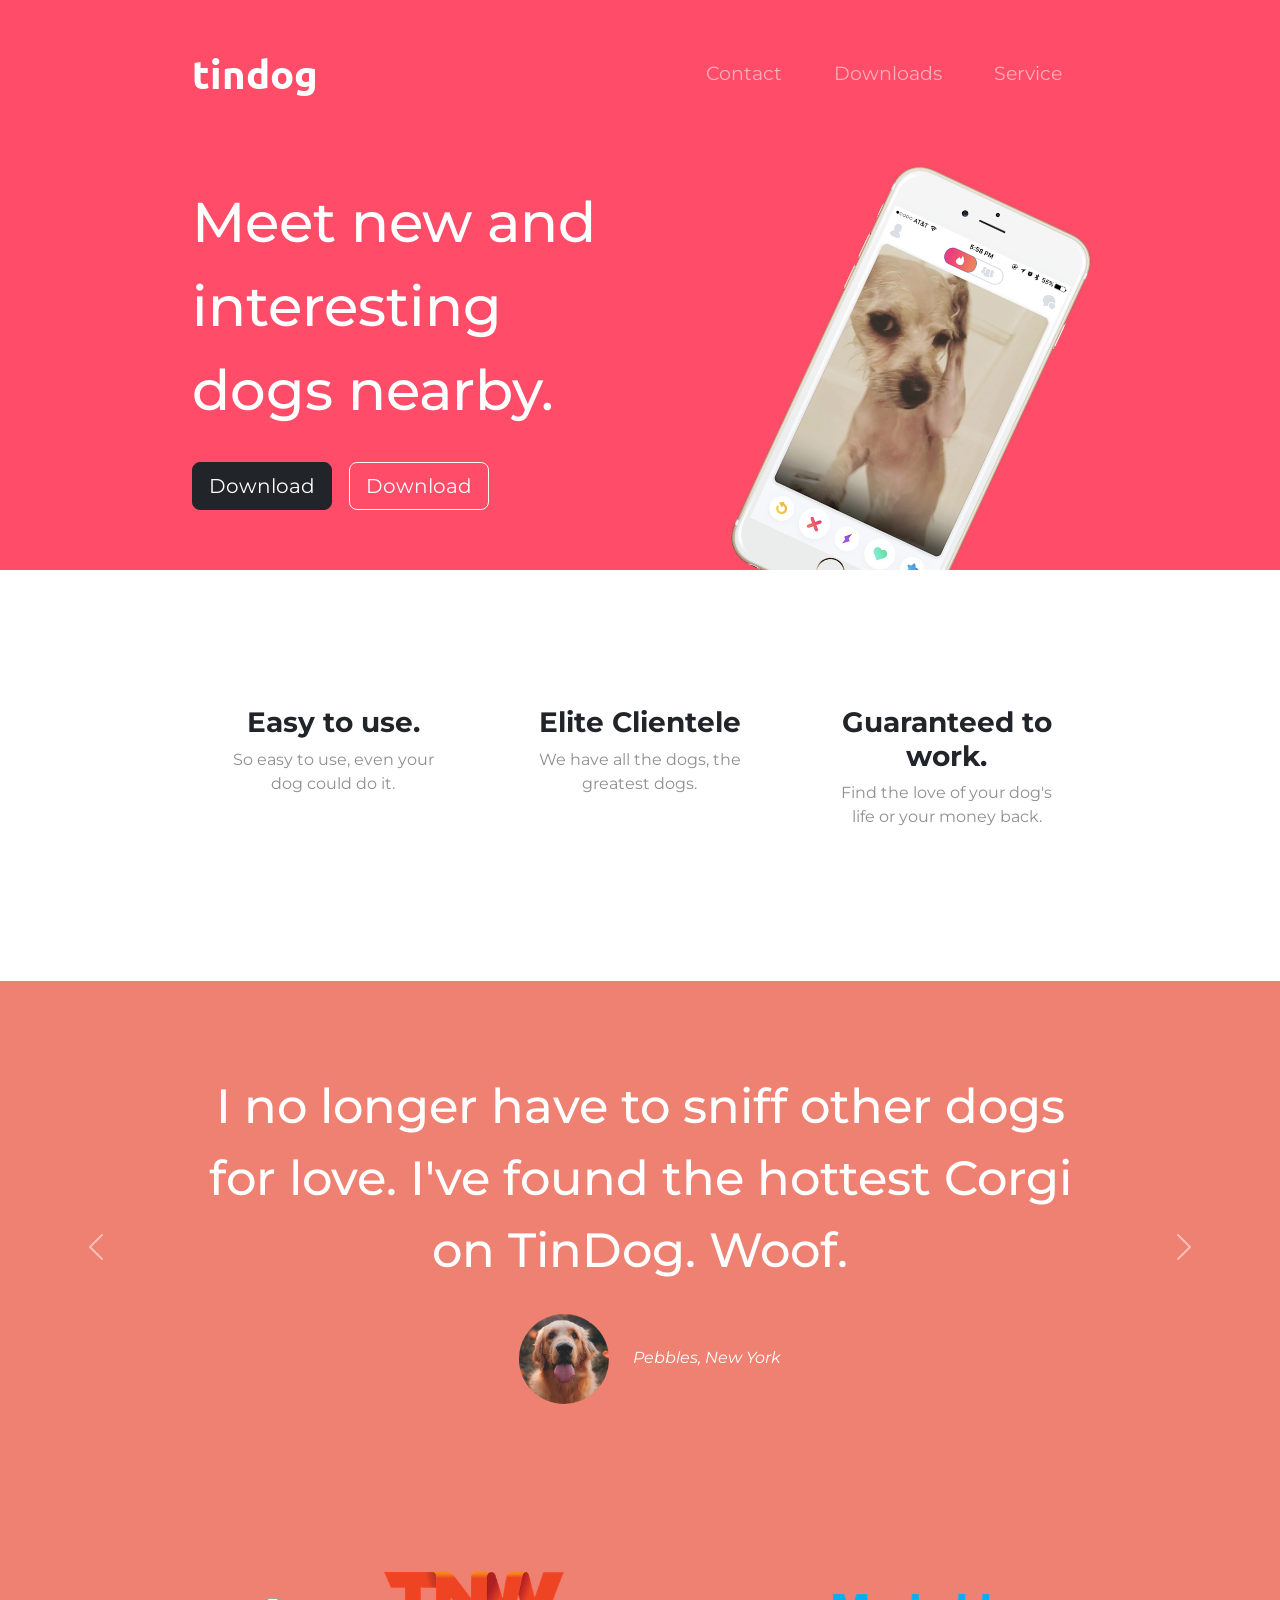
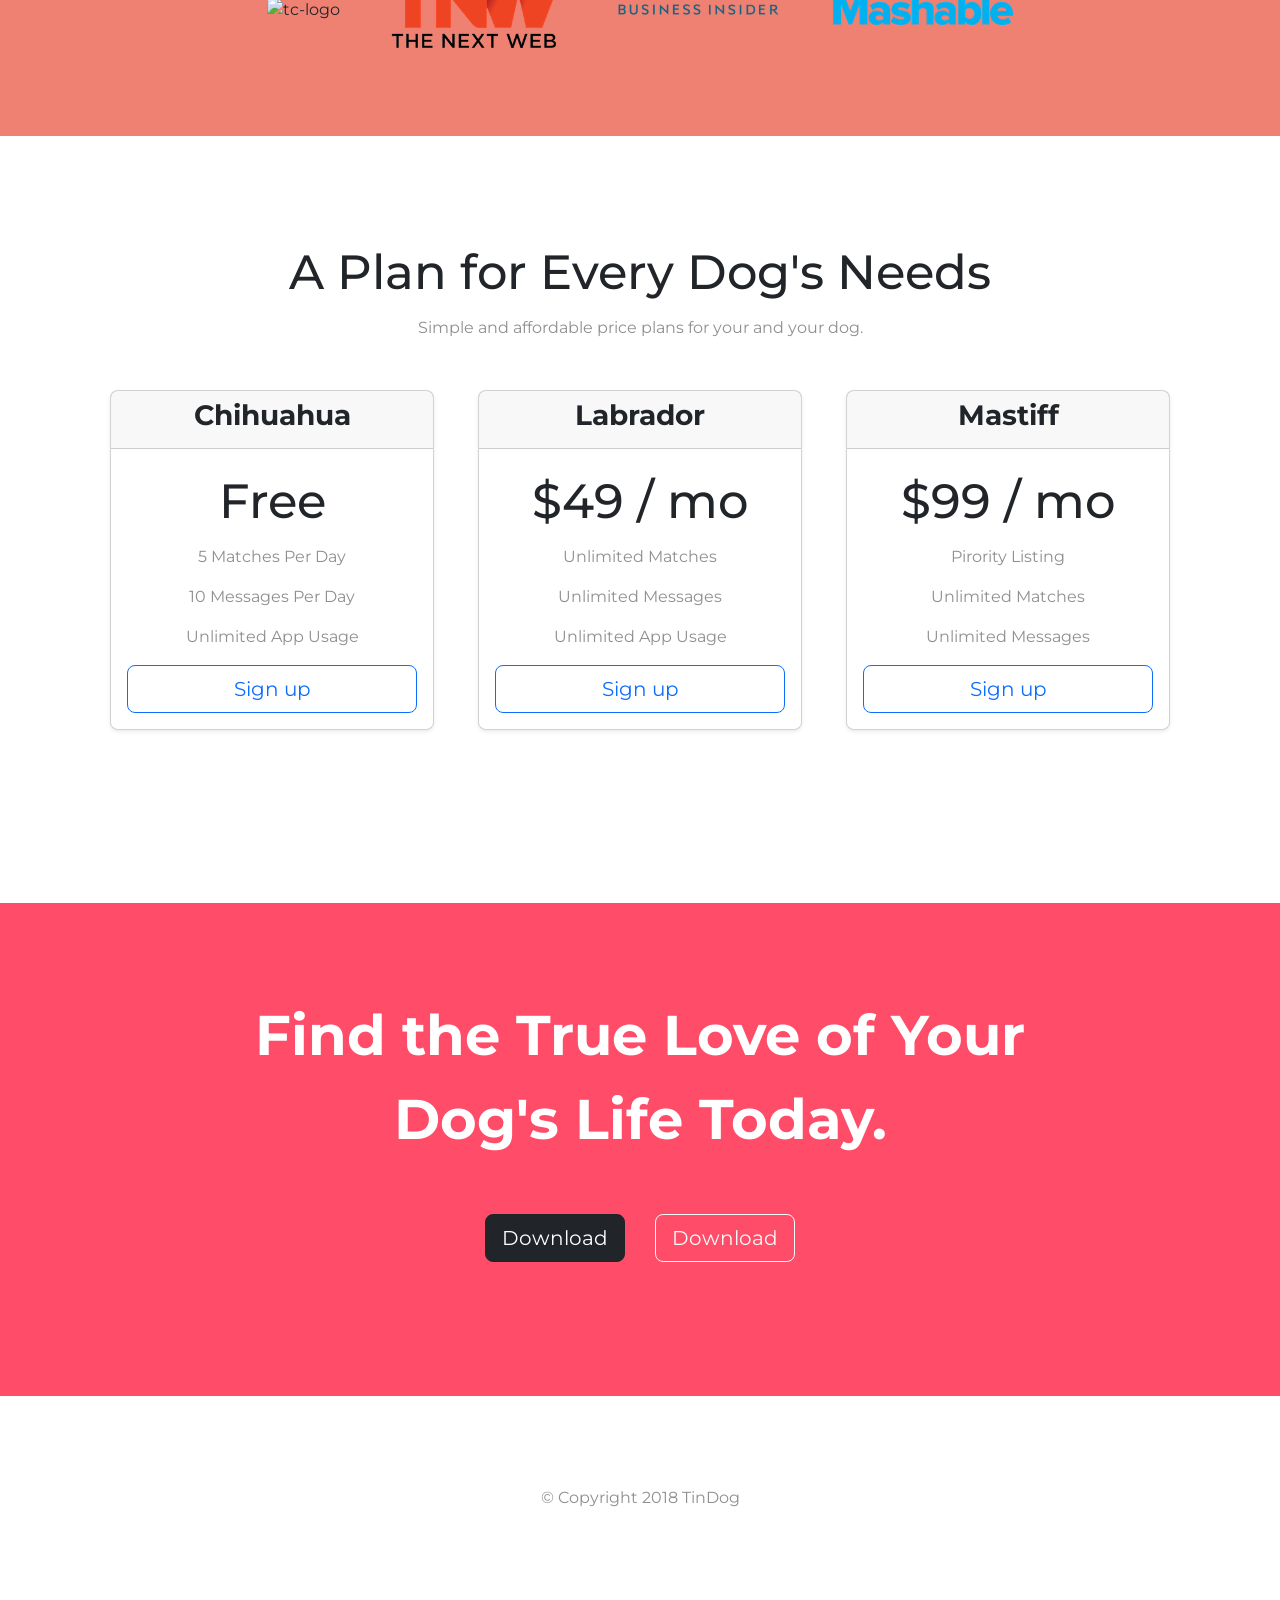
==== commit 19187ad5: "26/7//01:30" ====
--- a/TinDog-Start-master/index.html
+++ b/TinDog-Start-master/index.html
@@ -197,9 +197,9 @@
 
   <section id="cta">
 
-    <h3>Find the True Love of Your Dog's Life Today.</h3>
-    <button type="button">Download</button>
-    <button type="button">Download</button>
+    <h3 class="cta-heading">Find the True Love of Your Dog's Life Today.</h3>
+    <button class="btn btn-lg btn-dark download-btn" type="button"><i class="fab fa-apple"></i> Download</button>
+    <button class="btn btn-outline-light btn-lg" type="button"><i class="fab fa-google-play"></i> Download</button>
 
   </section>
 
@@ -207,7 +207,7 @@
   <!-- Footer -->
 
   <footer id="footer">
-
+    <i class="fab fa-facebook-f"></i>
     <p>© Copyright 2018 TinDog</p>
 
   </footer>
--- a/TinDog-Start-master/css/styles.css
+++ b/TinDog-Start-master/css/styles.css
@@ -55,12 +55,17 @@
 }
 
 .title-img{
-    width: 60%;
+    width: 17%;
+    margin-left: 150px;
     transform: rotate(25deg);
+    position: absolute;
 }
 
 #features{
     padding: 7% 15%;
+    background-color: #fff;
+    position: relative;
+    z-index: 1;
 }
 .feature-box{
     text-align:center;
@@ -109,8 +114,41 @@
  /*pricing section*/
  #pricing{
      padding: 100px;
+     text-align: center;
  }
 
  .pricing-col{
      padding: 3% 2%;
- }+ }
+
+ /* cta section */
+ #cta{
+     background-color: #ff4c68;
+     color: #fff;
+     padding: 7% 15%;
+     text-align: center;
+ }
+
+ .cta-heading{
+     font-family:'Montserrat';
+     font-size: 3.5rem;
+     line-height: 1.5;
+ }
+/*footer section*/
+#footer{
+    padding: 7% 15%;
+    text-align: center;
+
+}
+
+
+ @media(max-width: 992px)
+ {
+     .title-img{
+     position:static;
+     transform: rotate(0);
+     width: 30%;
+ }
+#title{text-align: center;
+
+}}
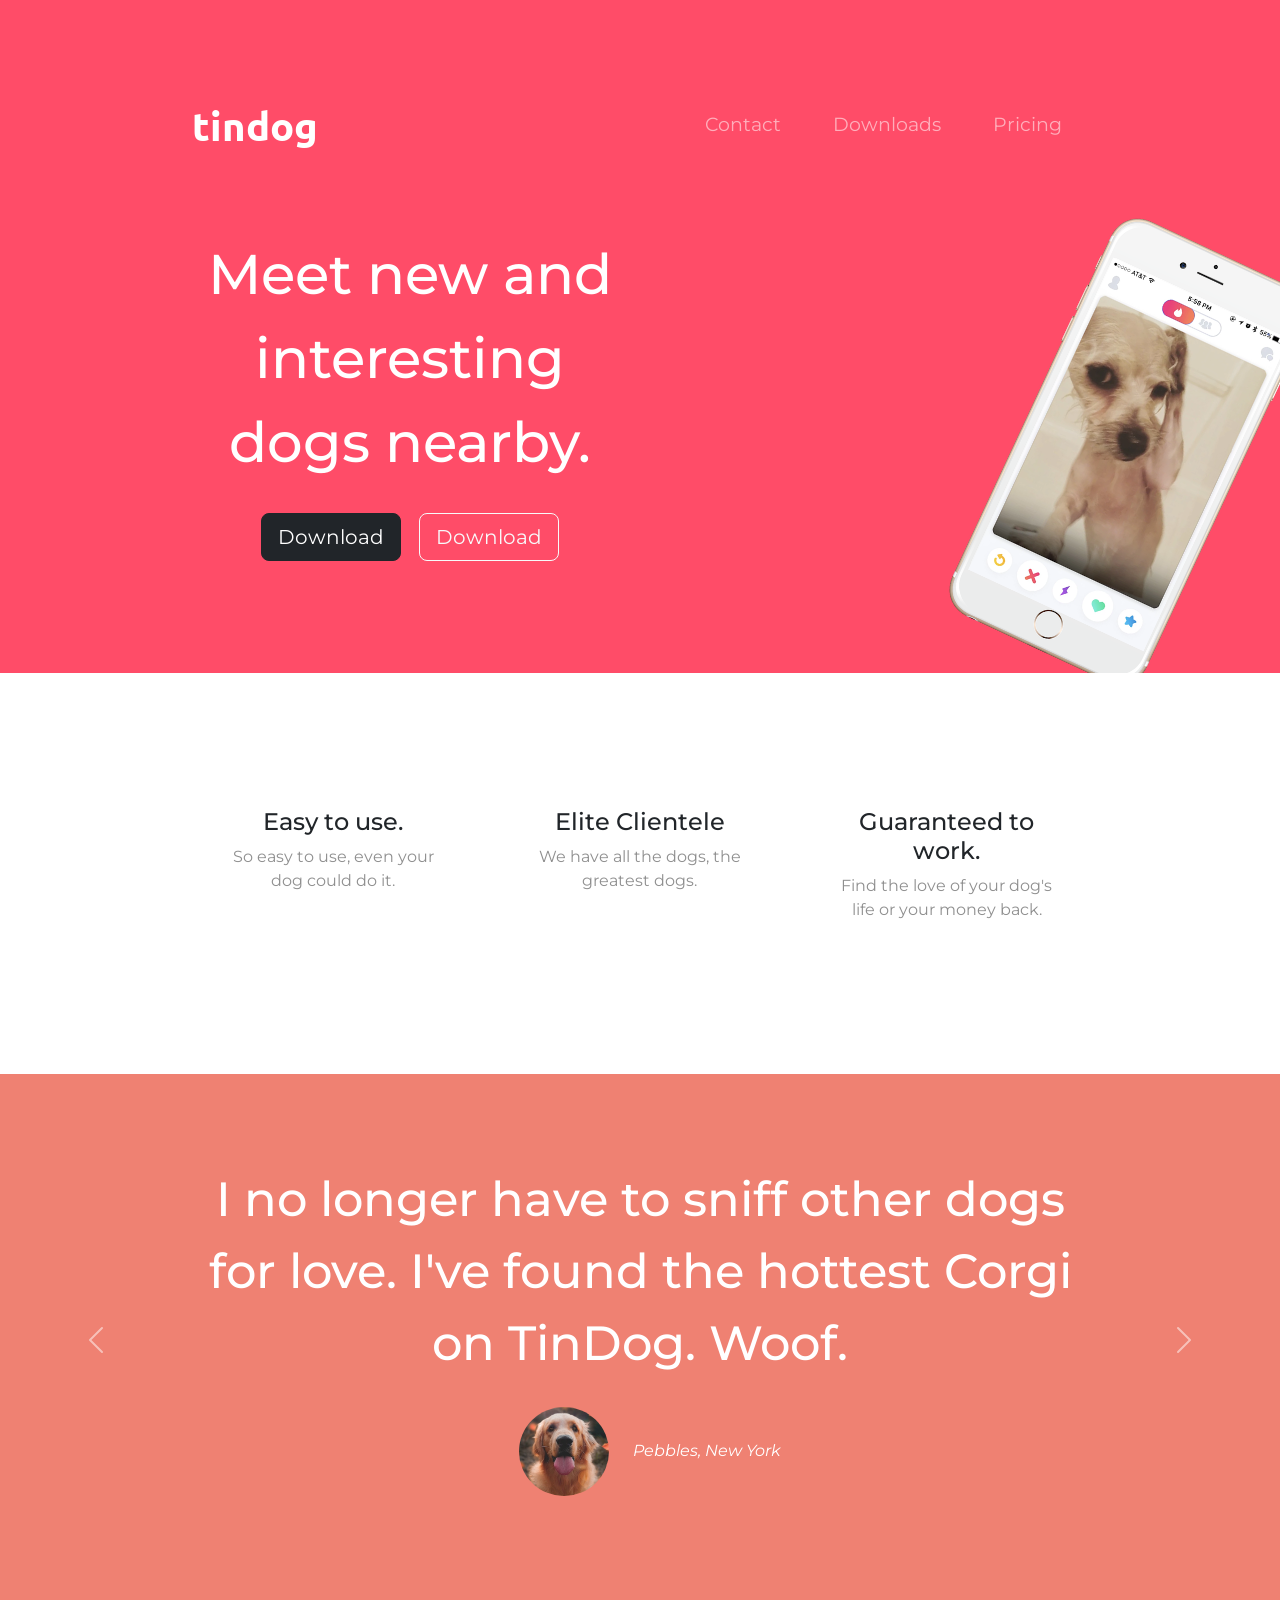
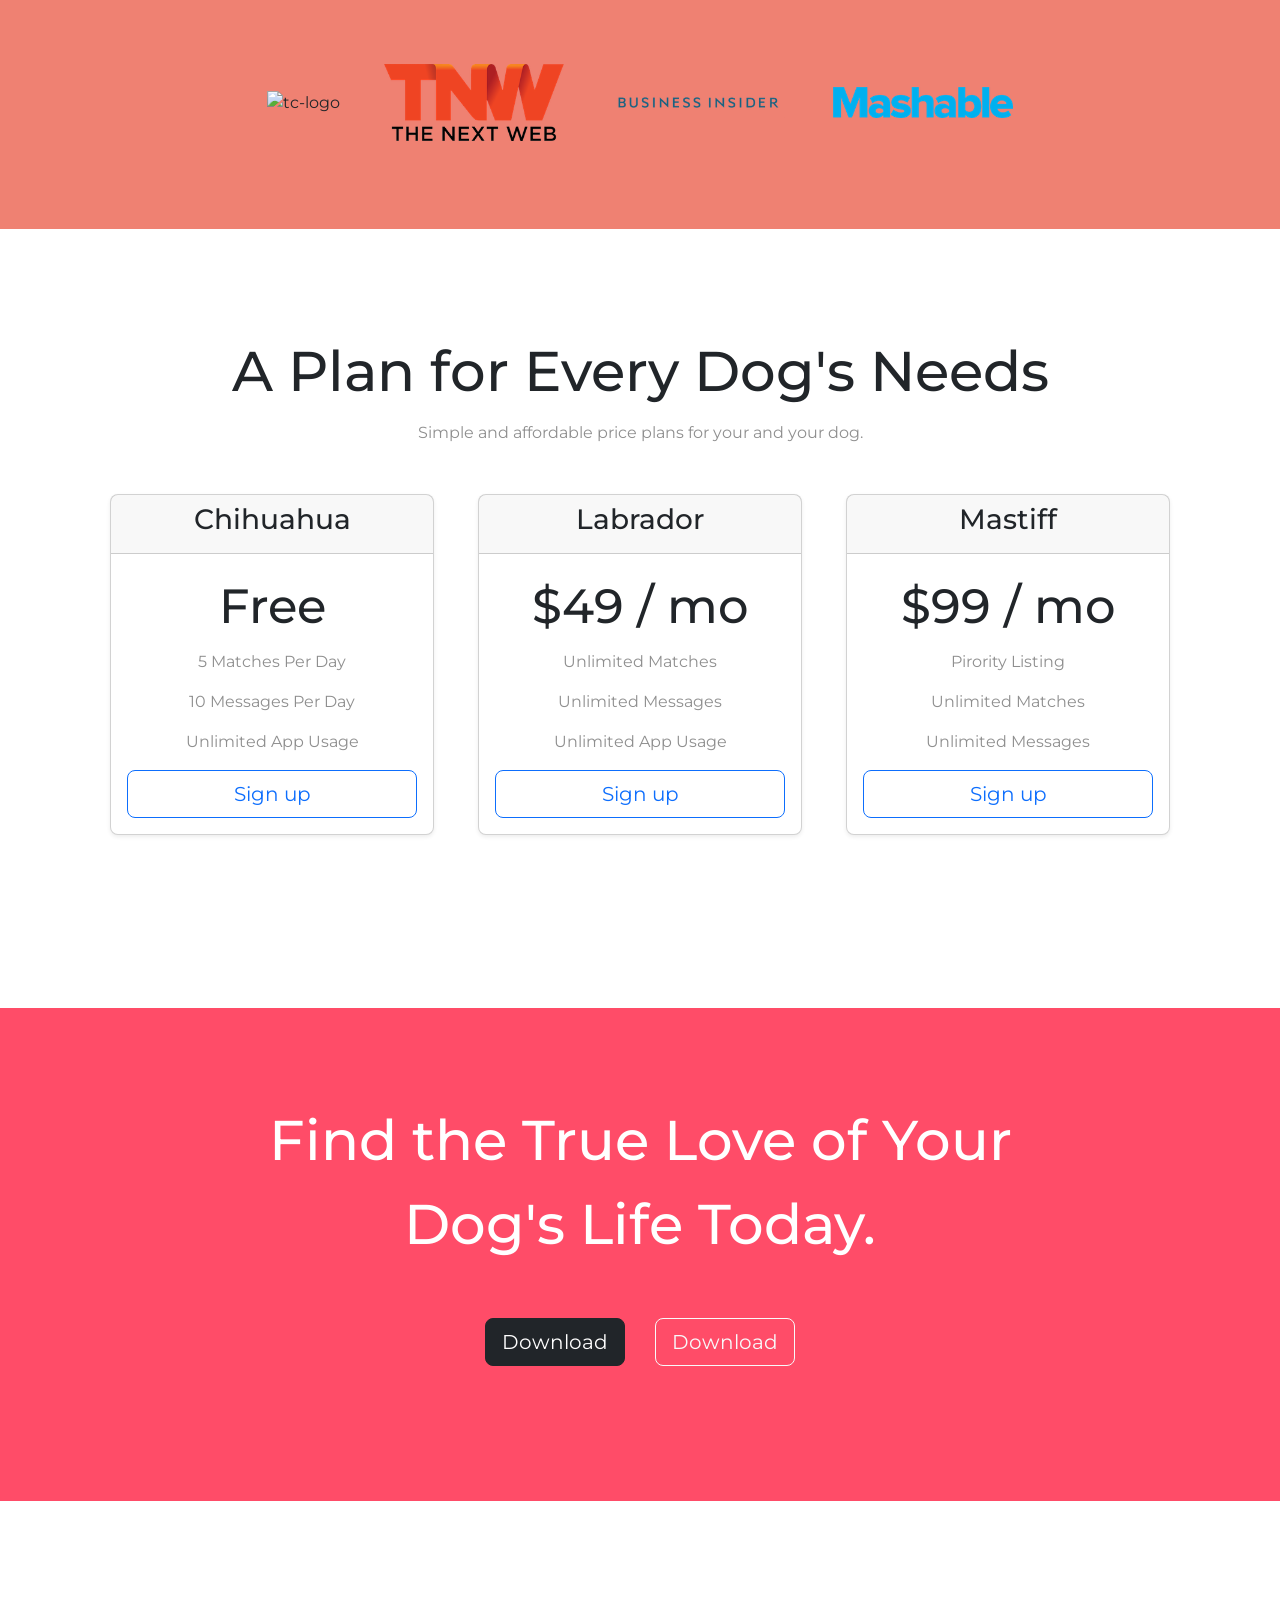
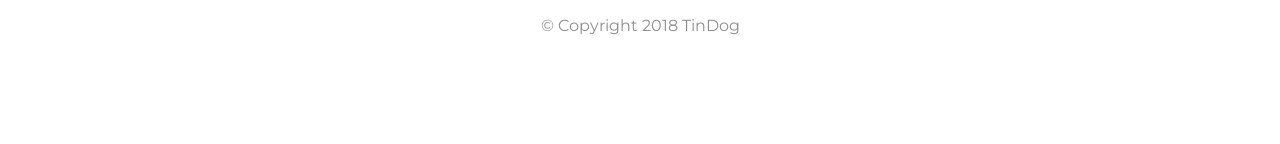
==== commit 63375bae: "24/07//10:04" ====
--- a/TinDog-Start-master/index.html
+++ b/TinDog-Start-master/index.html
@@ -34,13 +34,13 @@
 
           <ul class="navbar-nav ms-auto">
             <li class="nav-item">
-              <a class="nav-link" href="">Contact</a>
+              <a class="nav-link" href="#footer">Contact</a>
             </li>
             <li class="nav-item">
-              <a class="nav-link" href="">Downloads</a>
+              <a class="nav-link" href="#cta">Downloads</a>
             </li>
             <li class="nav-item">
-              <a class="nav-link" href="">Service</a>
+              <a class="nav-link" href="#pricing">Pricing</a>
             </li>
           </ul>
         </div>
@@ -52,7 +52,7 @@
       <!-- Title -->
       <div class="row">
         <div class="col-lg-6">
-          <h1>Meet new and interesting dogs nearby.</h1>
+          <h1 class="big-heading">Meet new and interesting dogs nearby.</h1>
           <button type="button" class="btn btn-dark btn-lg download-btn"><i class="fab fa-apple"></i> Download</button>
           <button type="button" class="btn btn-outline-light btn-lg"><i class="fab fa-google-play"></i>
             Download</button>
@@ -68,25 +68,26 @@
   <!-- Features -->
 
   <section id="features">
-    <div class="row">
-      <div class="feature-box col-lg-4">
-        <i class="icon fas fa-check fa-4x"></i>
-        <h3>Easy to use.</h3>
-        <p>So easy to use, even your dog could do it.</p>
-      </div>
-      <div class="feature-box col-lg-4">
-        <i class="icon fas fa-heart fa-4x"></i>
-        <h3>Elite Clientele</h3>
-        <p>We have all the dogs, the greatest dogs.</p>
-      </div>
-      <div class="feature-box col-lg-4">
-        <i class="icon fas fa-bullseye fa-4x"></i>
-        <h3>Guaranteed to work.</h3>
-        <p>Find the love of your dog's life or your money back.</p>
-      </div>
-    </div>
-
-
+    <div class="container-fluid">
+      <div class="row">
+        <div class="feature-box col-lg-4">
+          <i class="icon fas fa-check fa-4x"></i>
+          <h3 class="feature-tite">Easy to use.</h3>
+          <p>So easy to use, even your dog could do it.</p>
+        </div>
+        <div class="feature-box col-lg-4">
+          <i class="icon fas fa-heart fa-4x"></i>
+          <h3 class="feature-tite">Elite Clientele</h3>
+          <p>We have all the dogs, the greatest dogs.</p>
+        </div>
+        <div class="feature-box col-lg-4">
+          <i class="icon fas fa-bullseye fa-4x"></i>
+          <h3 class="feature-tite">Guaranteed to work.</h3>
+          <p>Find the love of your dog's life or your money back.</p>
+        </div>
+      </div>
+
+    </div>
   </section>
 
 
@@ -96,12 +97,13 @@
 
     <div id="carouselExampleControls" class="carousel slide" data-bs-ride="false">
       <div class="carousel-inner">
-        <div class="carousel-item active">
-          <h2>I no longer have to sniff other dogs for love. I've found the hottest Corgi on TinDog. Woof.</h2>
+        <div class="carousel-item container-fluid active">
+          <h2 class="testimonial-text">I no longer have to sniff other dogs for love. I've found the hottest Corgi on
+            TinDog. Woof.</h2>
           <img class="testimonials-image" src="images/dog-img.jpg" alt="dog-profile">
           <em>Pebbles, New York</em>
         </div>
-        <div class="carousel-item">
+        <div class="carousel-item container-fluid">
           <h2 class="testimonial-text">My dog used to be so lonely, but with TinDog's help, they've found the love of
             their life. I think.</h2>
           <img class="testimonials-image" src="images/lady-img.jpg" alt="lady-profile">
@@ -139,7 +141,7 @@
 
   <section id="pricing">
 
-    <h2>A Plan for Every Dog's Needs</h2>
+    <h2 class="section-heading">A Plan for Every Dog's Needs</h2>
     <p>Simple and affordable price plans for your and your dog.</p>
 
     <div class="row row-cols-1 row-cols-md-3 mb-3 text-center">
@@ -150,7 +152,7 @@
             <h3>Chihuahua</h3>
           </div>
           <div class="card-body">
-            <h2>Free</h2>
+            <h2 class="price-text">Free</h2>
             <p>5 Matches Per Day</p>
             <p>10 Messages Per Day</p>
             <p>Unlimited App Usage</p>
@@ -166,7 +168,7 @@
           </div>
           <div class="card-body">
 
-            <h2>$49 / mo</h2>
+            <h2 class="price-text">$49 / mo</h2>
             <p>Unlimited Matches</p>
             <p>Unlimited Messages</p>
             <p>Unlimited App Usage</p>
@@ -181,7 +183,7 @@
             <h3>Mastiff</h3>
           </div>
           <div class="card-body">
-            <h2>$99 / mo</h2>
+            <h2 class="price-text">$99 / mo</h2>
             <p>Pirority Listing</p>
             <p>Unlimited Matches</p>
             <p>Unlimited Messages</p>
@@ -196,19 +198,24 @@
   <!-- Call to Action -->
 
   <section id="cta">
-
-    <h3 class="cta-heading">Find the True Love of Your Dog's Life Today.</h3>
-    <button class="btn btn-lg btn-dark download-btn" type="button"><i class="fab fa-apple"></i> Download</button>
-    <button class="btn btn-outline-light btn-lg" type="button"><i class="fab fa-google-play"></i> Download</button>
-
+    <div class="container-fluid">
+      <h3 class="big-heading">Find the True Love of Your Dog's Life Today.</h3>
+      <button class="btn btn-lg btn-dark download-btn" type="button"><i class="fab fa-apple"></i> Download</button>
+      <button class="btn btn-outline-light btn-lg" type="button"><i class="fab fa-google-play"></i> Download</button>
+    </div>
   </section>
 
 
   <!-- Footer -->
 
   <footer id="footer">
-    <i class="fab fa-facebook-f"></i>
-    <p>© Copyright 2018 TinDog</p>
+    <div class="container-fluid">
+      <i class="social-icon fab fa-facebook-f"></i>
+      <i class="social-icon fab fa-twitter-square"></i>
+      <i class="social-icon fab fa-instagram"></i>
+      <i class="social-icon fas fa-envelope-square"></i>
+      <p>© Copyright 2018 TinDog</p>
+    </div>
 
   </footer>
 
--- a/TinDog-Start-master/css/styles.css
+++ b/TinDog-Start-master/css/styles.css
@@ -1,31 +1,33 @@
+body{
+    font-family: 'Montserrat';
+    text-align: center;
+}
+
+h1, h2, h3, h4, h5, h6{
+    font-family: 'Montserrat';
+}
+
+p{
+    color:#8f8f8f ;
+}
+/*heading*/
+.big-heading{font-family: 'Montserrat', sans-serif;
+    line-height: 1.5;
+    font-size: 3.5rem;
+
+}
+
 #title{
     background-color: #ff4c68;
     color: white;
 }
-body{
-    font-family: 'Montserrat';
-}
+
+
 .container-fluid{
-    padding: 3% 15%;
+    padding: 7% 15%;
 }
 
-h1{font-family: 'Montserrat', sans-serif;
-    line-height: 1.5;
-    font-size: 3.5rem;
-}
-h2{font-family: 'Montserrat';
-    font-size: 3rem;
-line-height: 1.5;
 
-
-}
-h3{
-    font-family: 'Montserrat';
-    font-weight:bold;
-}
-p{
-    color:#8f8f8f ;
-}
 
 .bg{
     background-color: #ff4c68;
@@ -60,16 +62,19 @@
     transform: rotate(25deg);
     position: absolute;
 }
+/*feature*/
 
 #features{
-    padding: 7% 15%;
     background-color: #fff;
     position: relative;
     z-index: 1;
 }
+.feature-tite{
+    font-size: 1.5rem;
+    
+}
 .feature-box{
-    text-align:center;
-    padding: 5%;
+     padding: 5%;
 }
 
 .icon{
@@ -85,14 +90,13 @@
 
 #testimonials{
 
-text-align: center;
+
 background-color: #ef8172;
 color: #fff;
 }
-
-.carousel-item{
-    padding: 7% 15%;
-
+.testimonial-text{
+    font-size: 3rem;
+    line-height: 1.5;
 }
 
 .testimonials-image{
@@ -103,7 +107,7 @@
 
 #press{
     background-color: #ef8172;
-    text-align: center;
+    
     padding: 3%;
 }
 
@@ -114,7 +118,15 @@
  /*pricing section*/
  #pricing{
      padding: 100px;
-     text-align: center;
+     
+ }
+.section-heading{
+    font-size: 3.5rem;
+    line-height: 1.5;
+}
+ .price-text{
+     font-size: 3rem;
+     line-height: 1.5;
  }
 
  .pricing-col{
@@ -125,8 +137,8 @@
  #cta{
      background-color: #ff4c68;
      color: #fff;
-     padding: 7% 15%;
-     text-align: center;
+     
+     
  }
 
  .cta-heading{
@@ -135,10 +147,8 @@
      line-height: 1.5;
  }
 /*footer section*/
-#footer{
-    padding: 7% 15%;
-    text-align: center;
-
+.social-icon{
+    margin: 20px 10px;
 }
 
 
